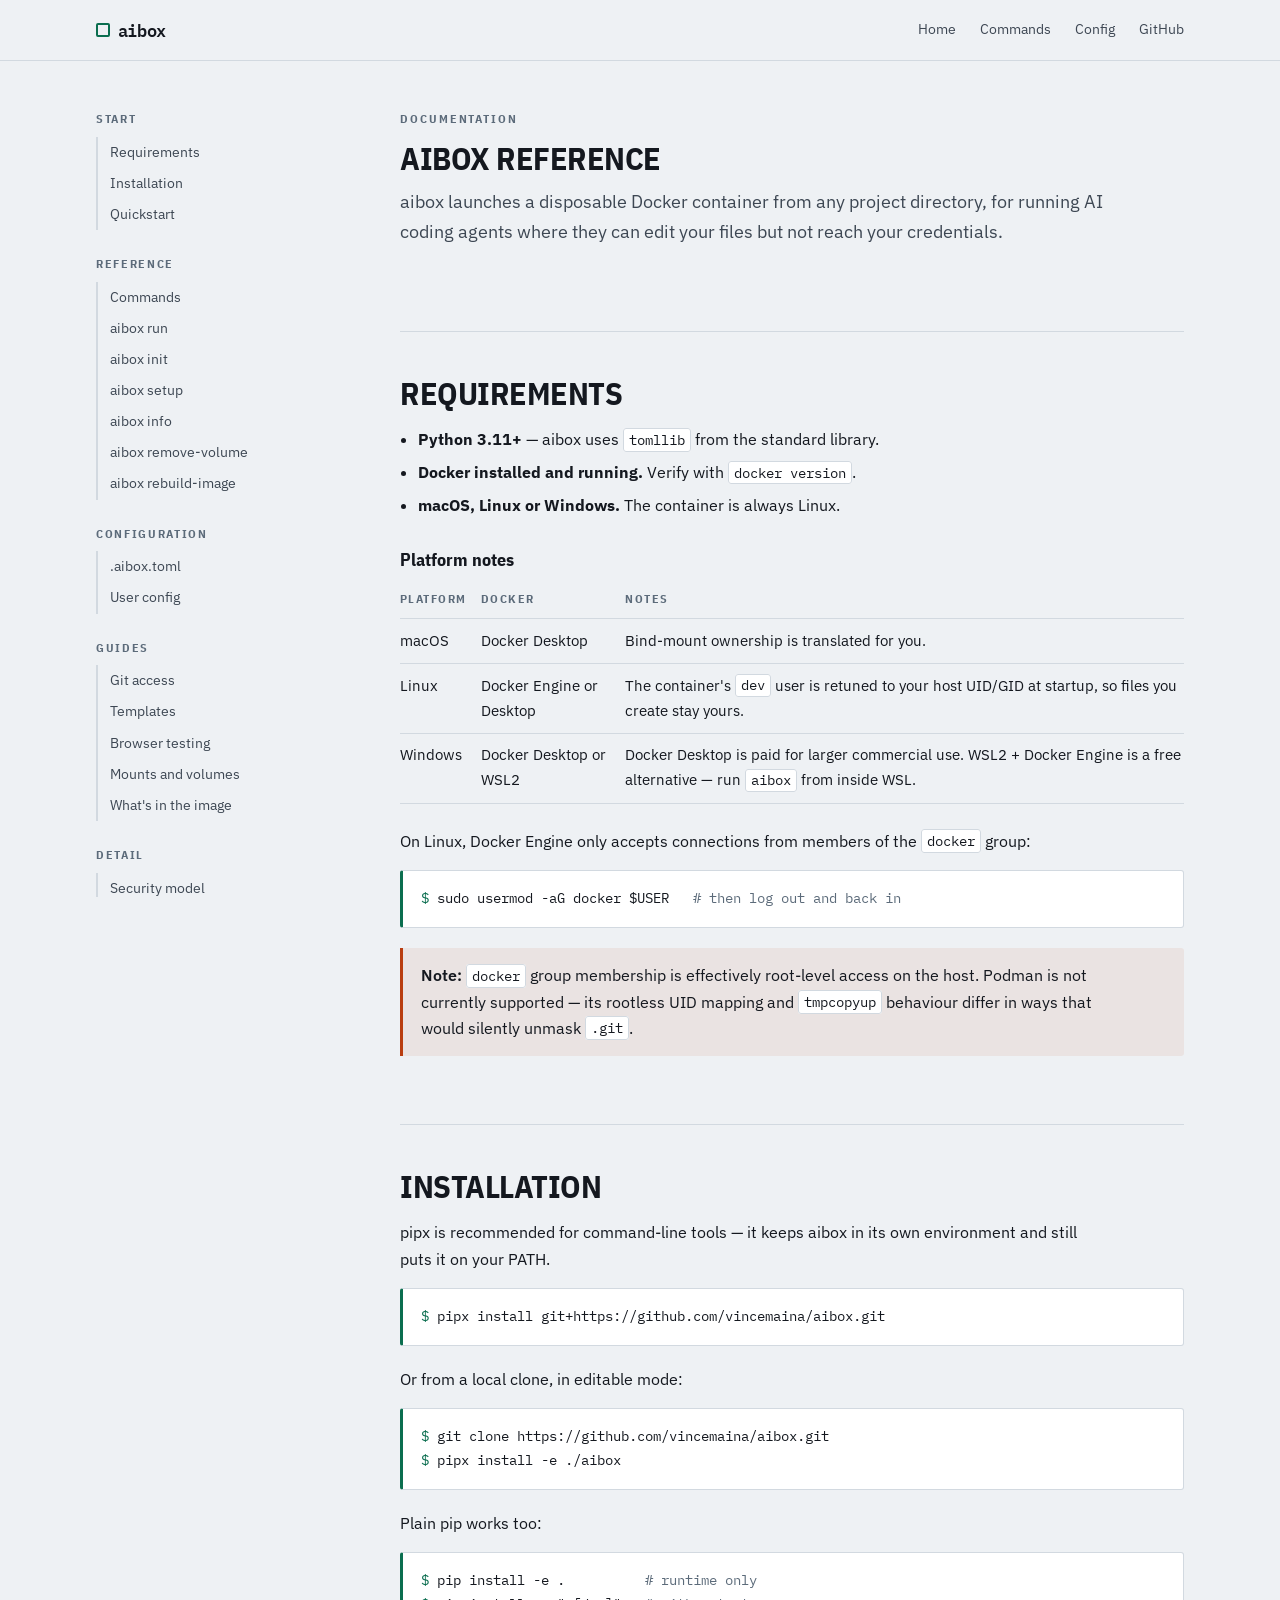
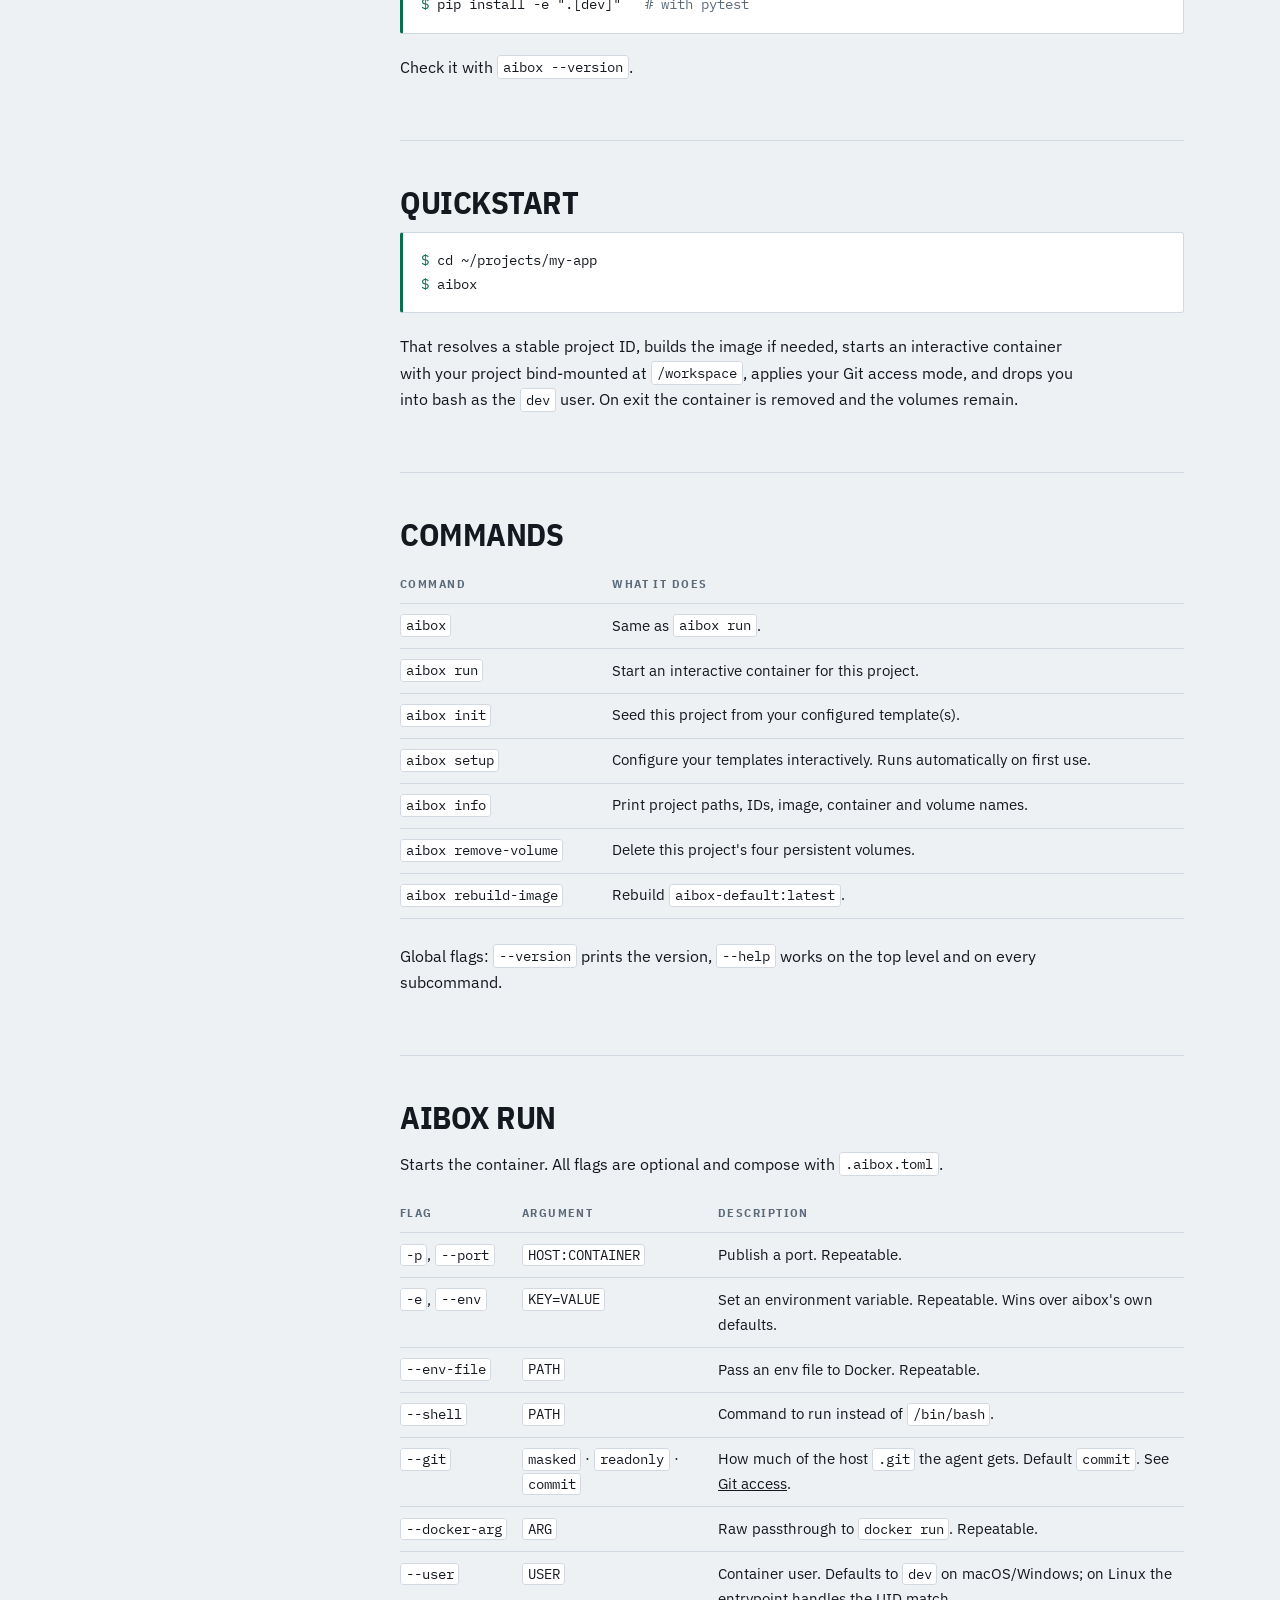
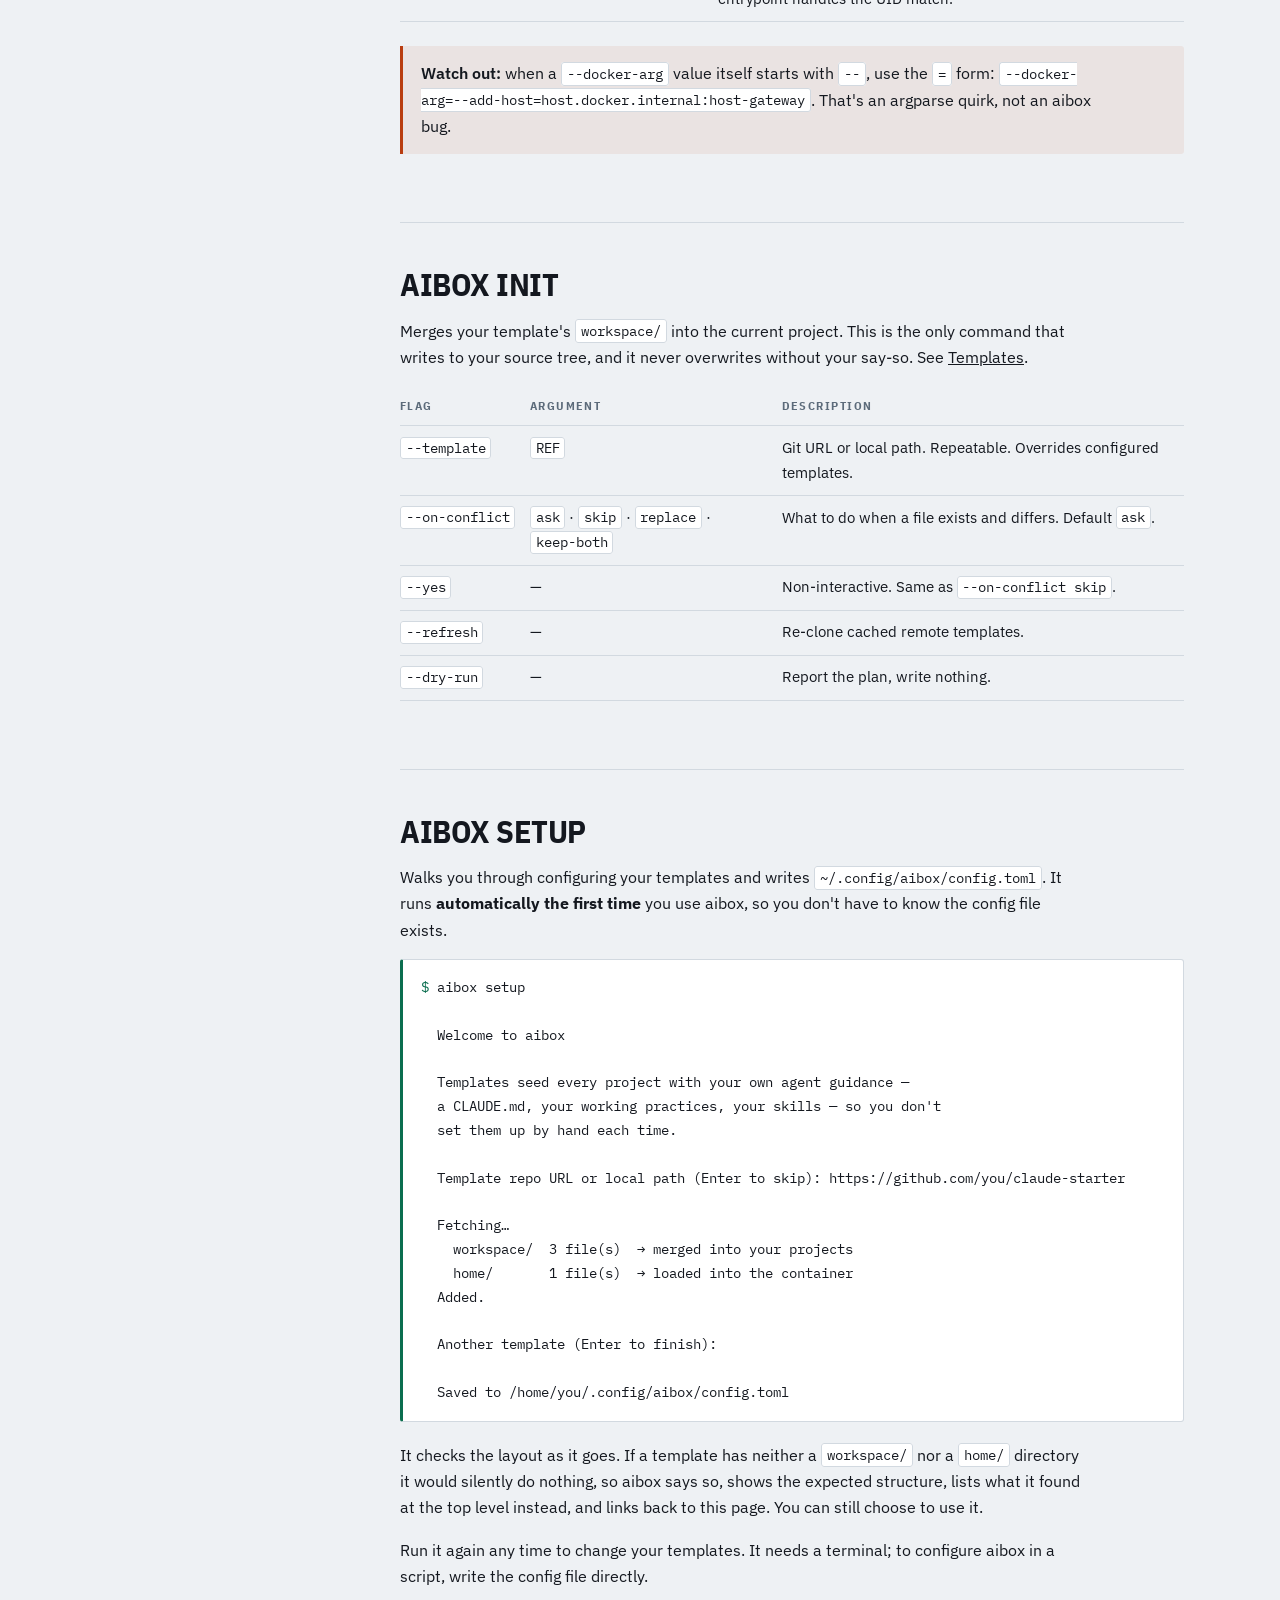
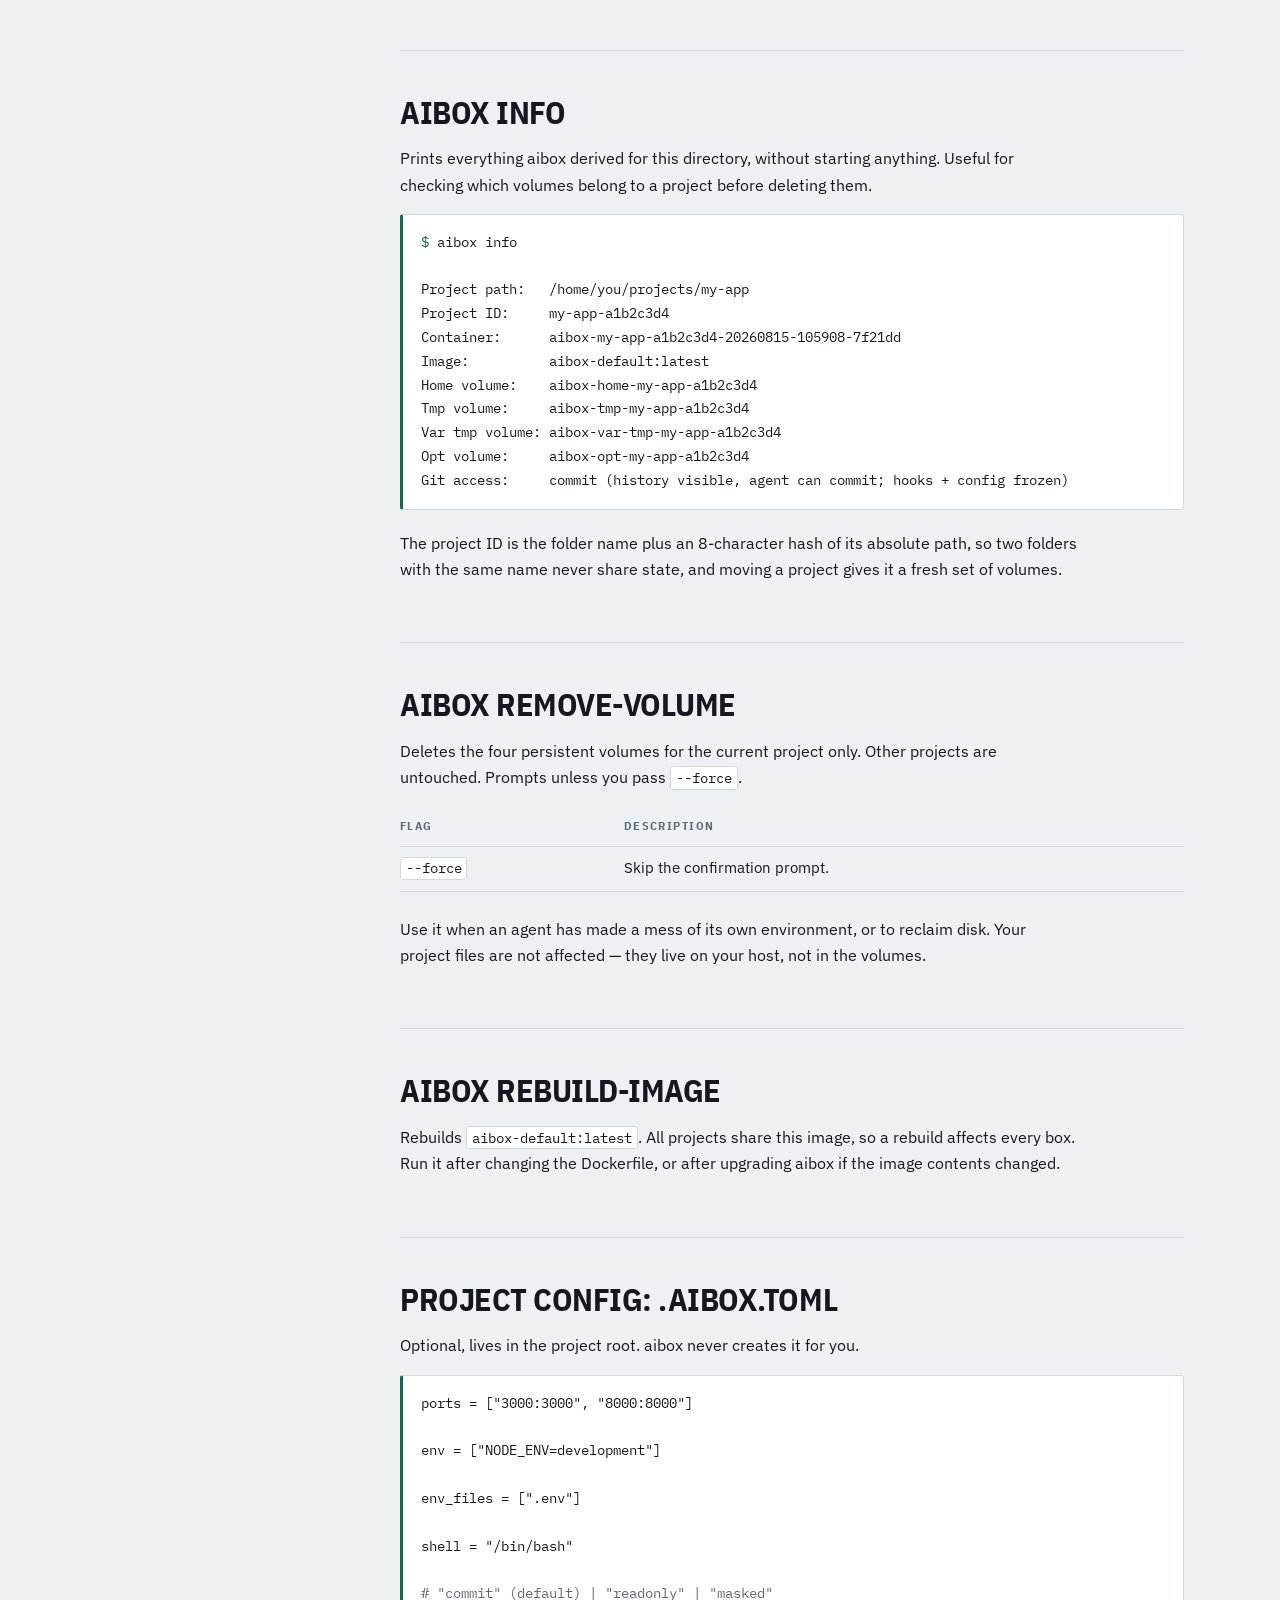
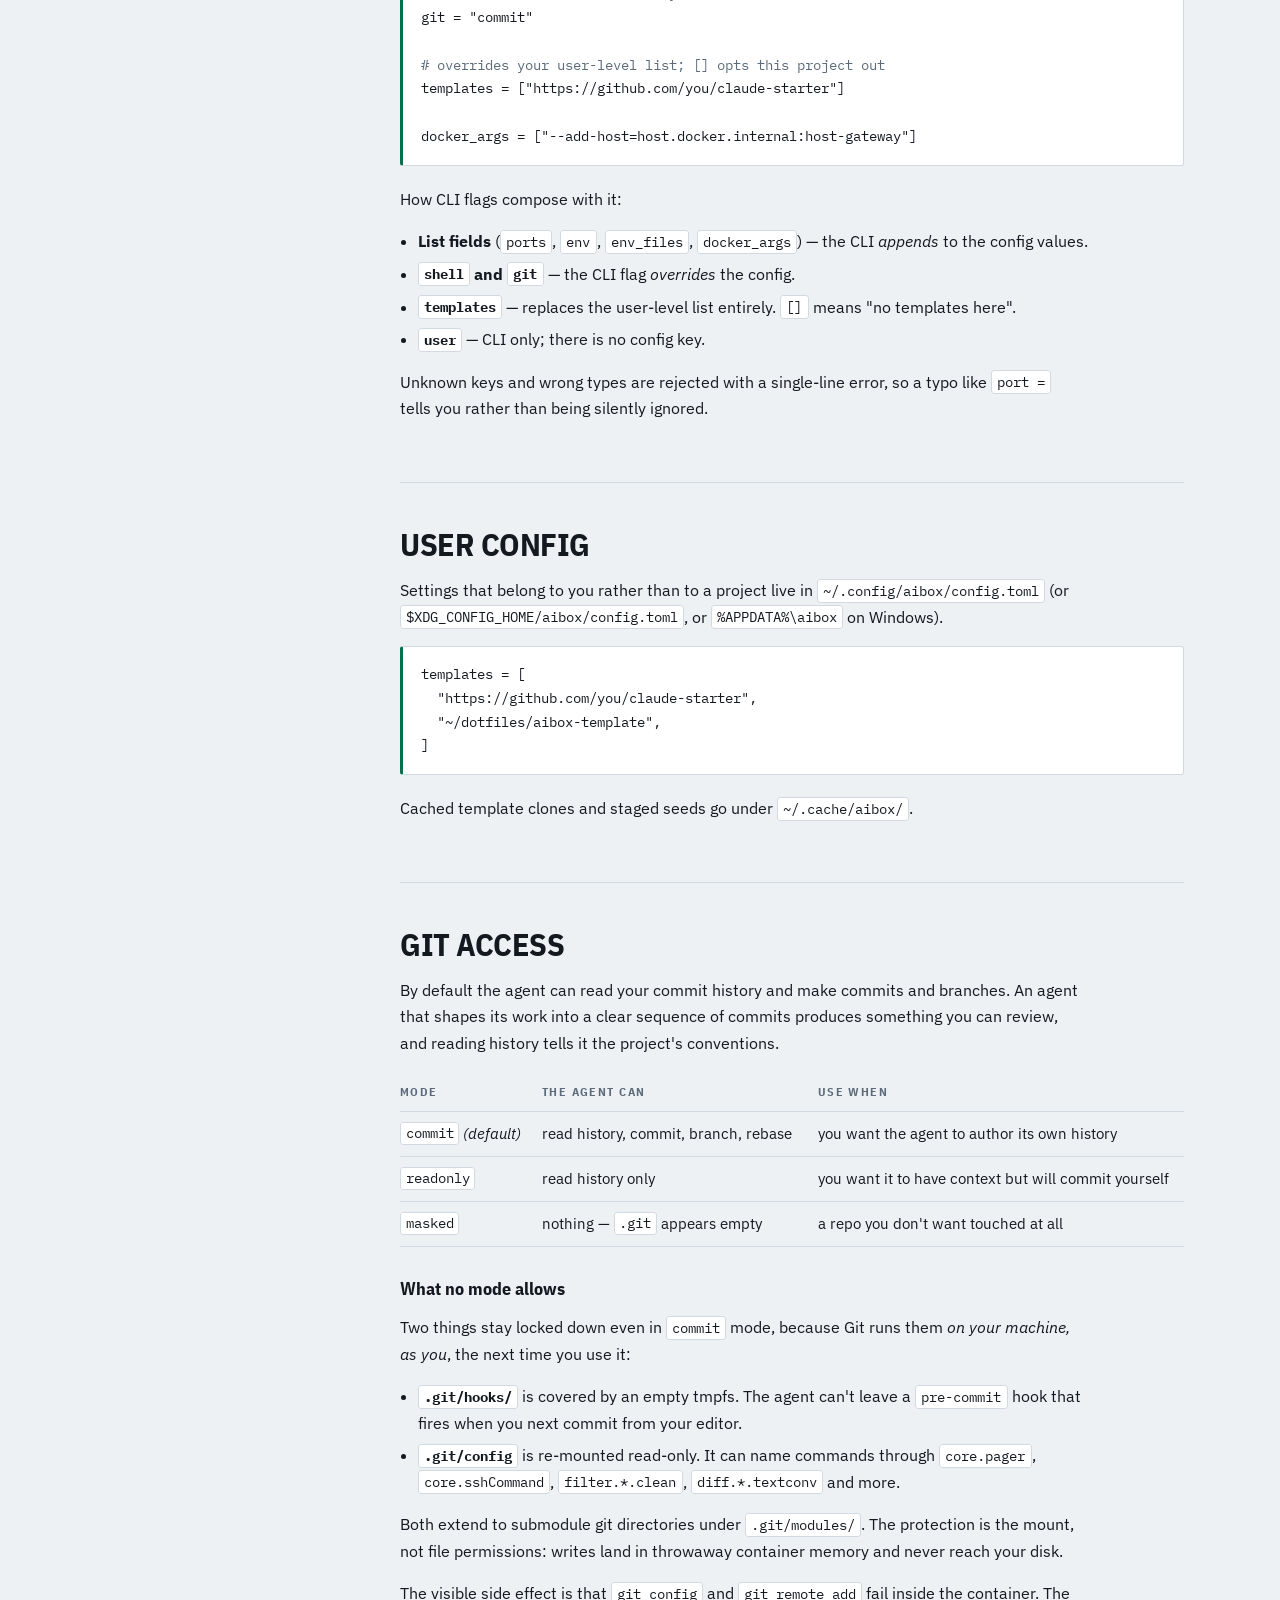
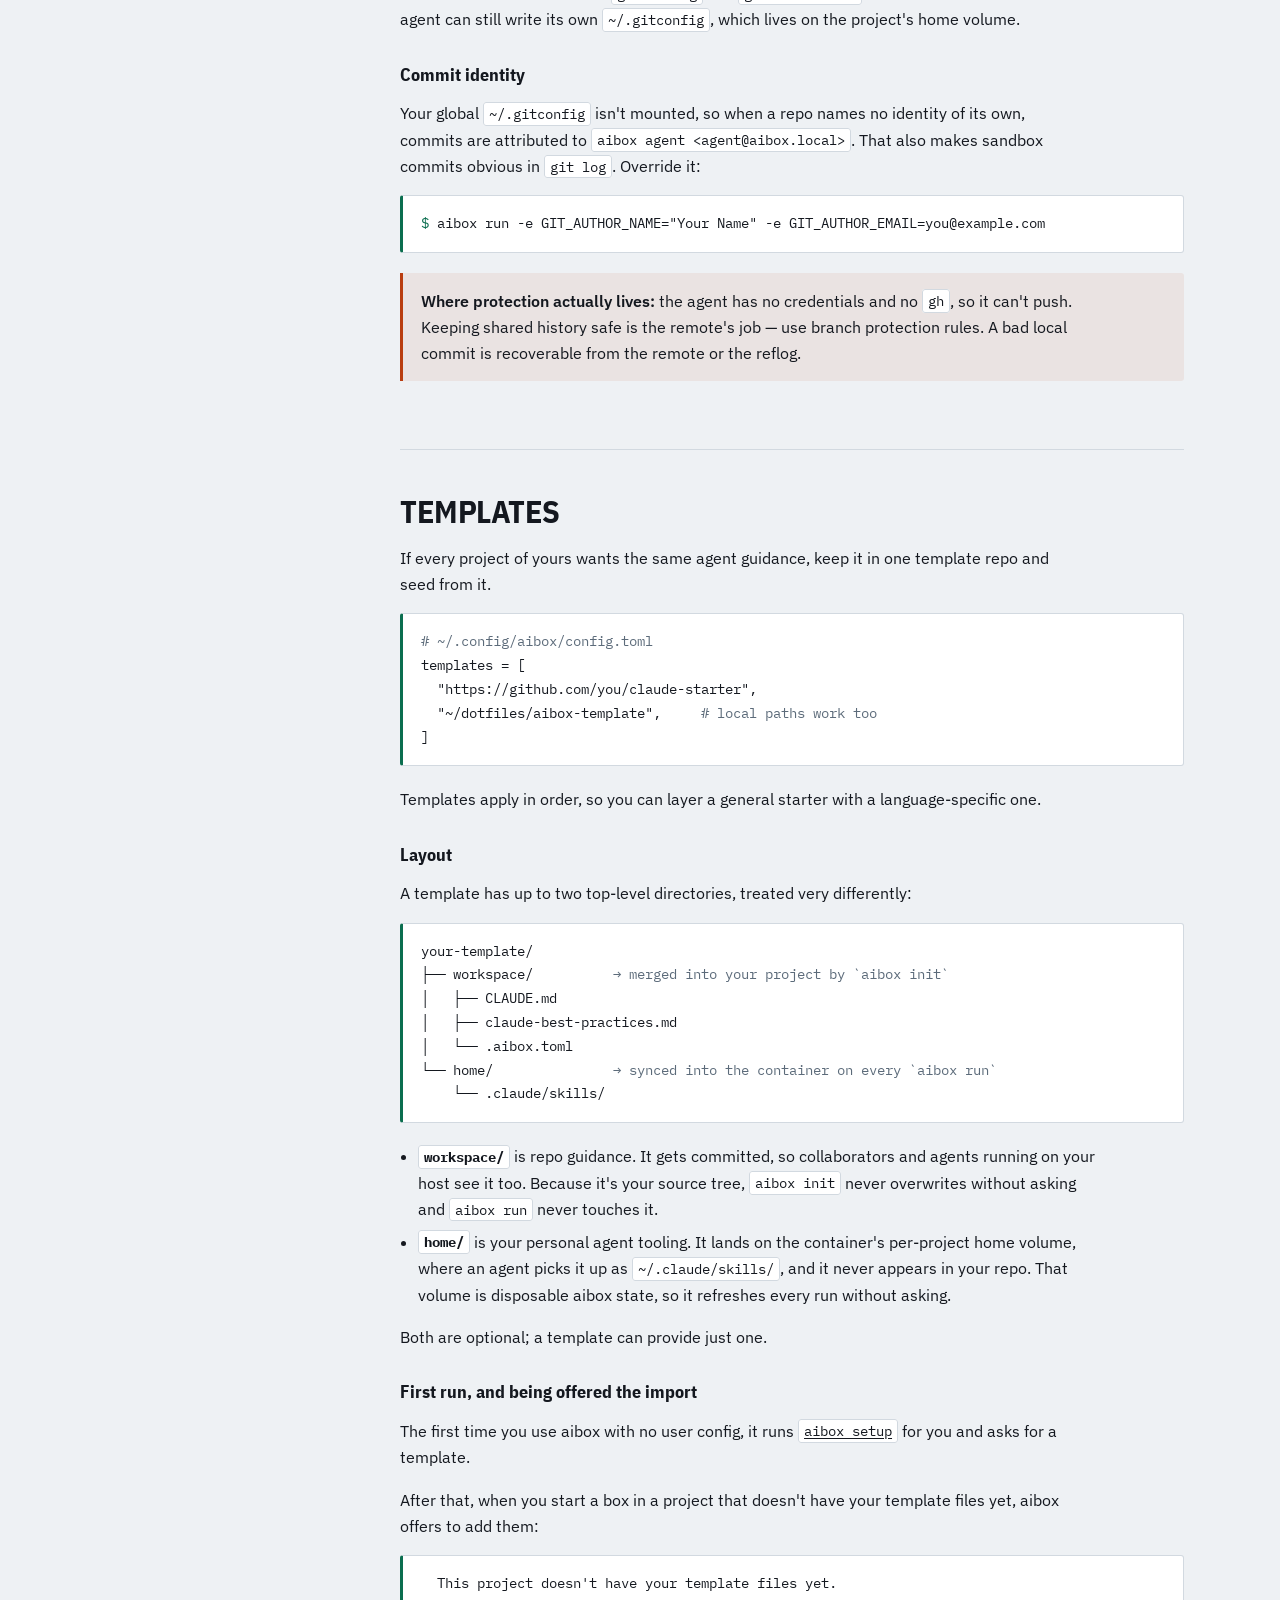
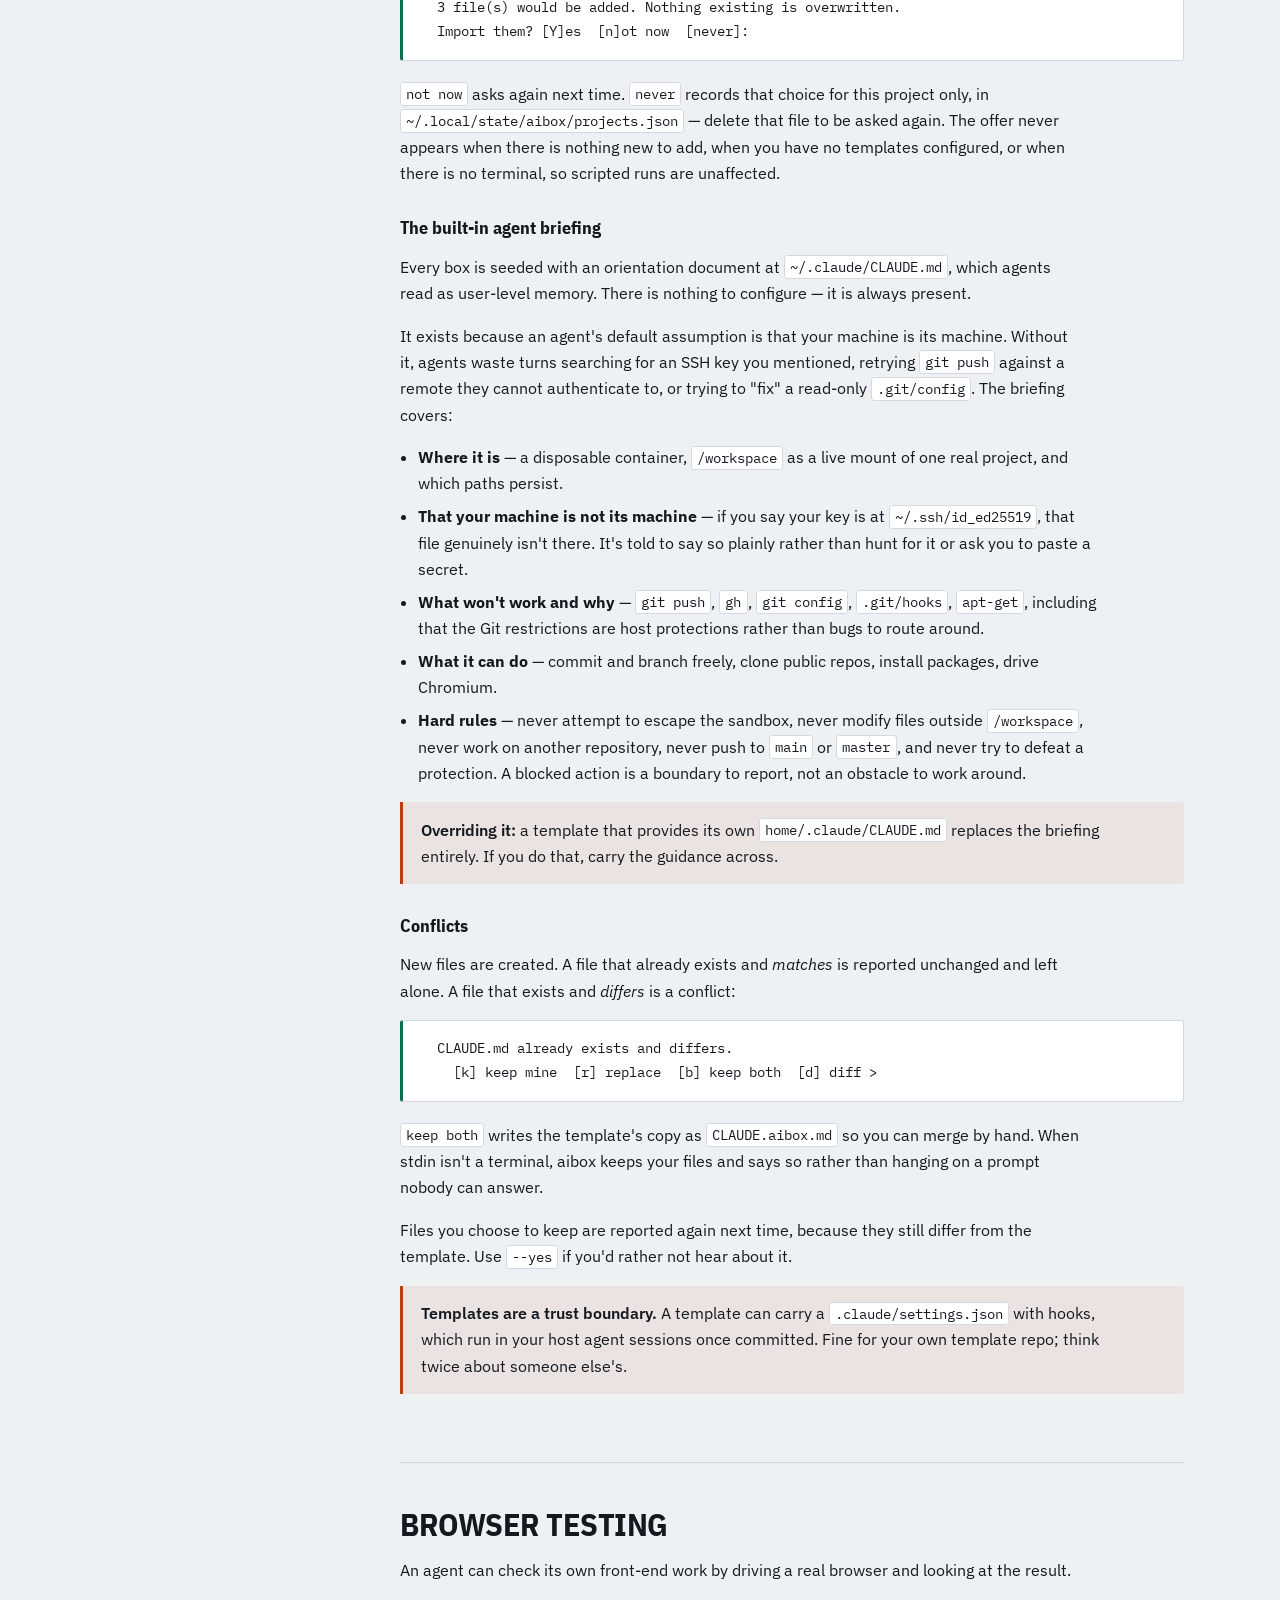
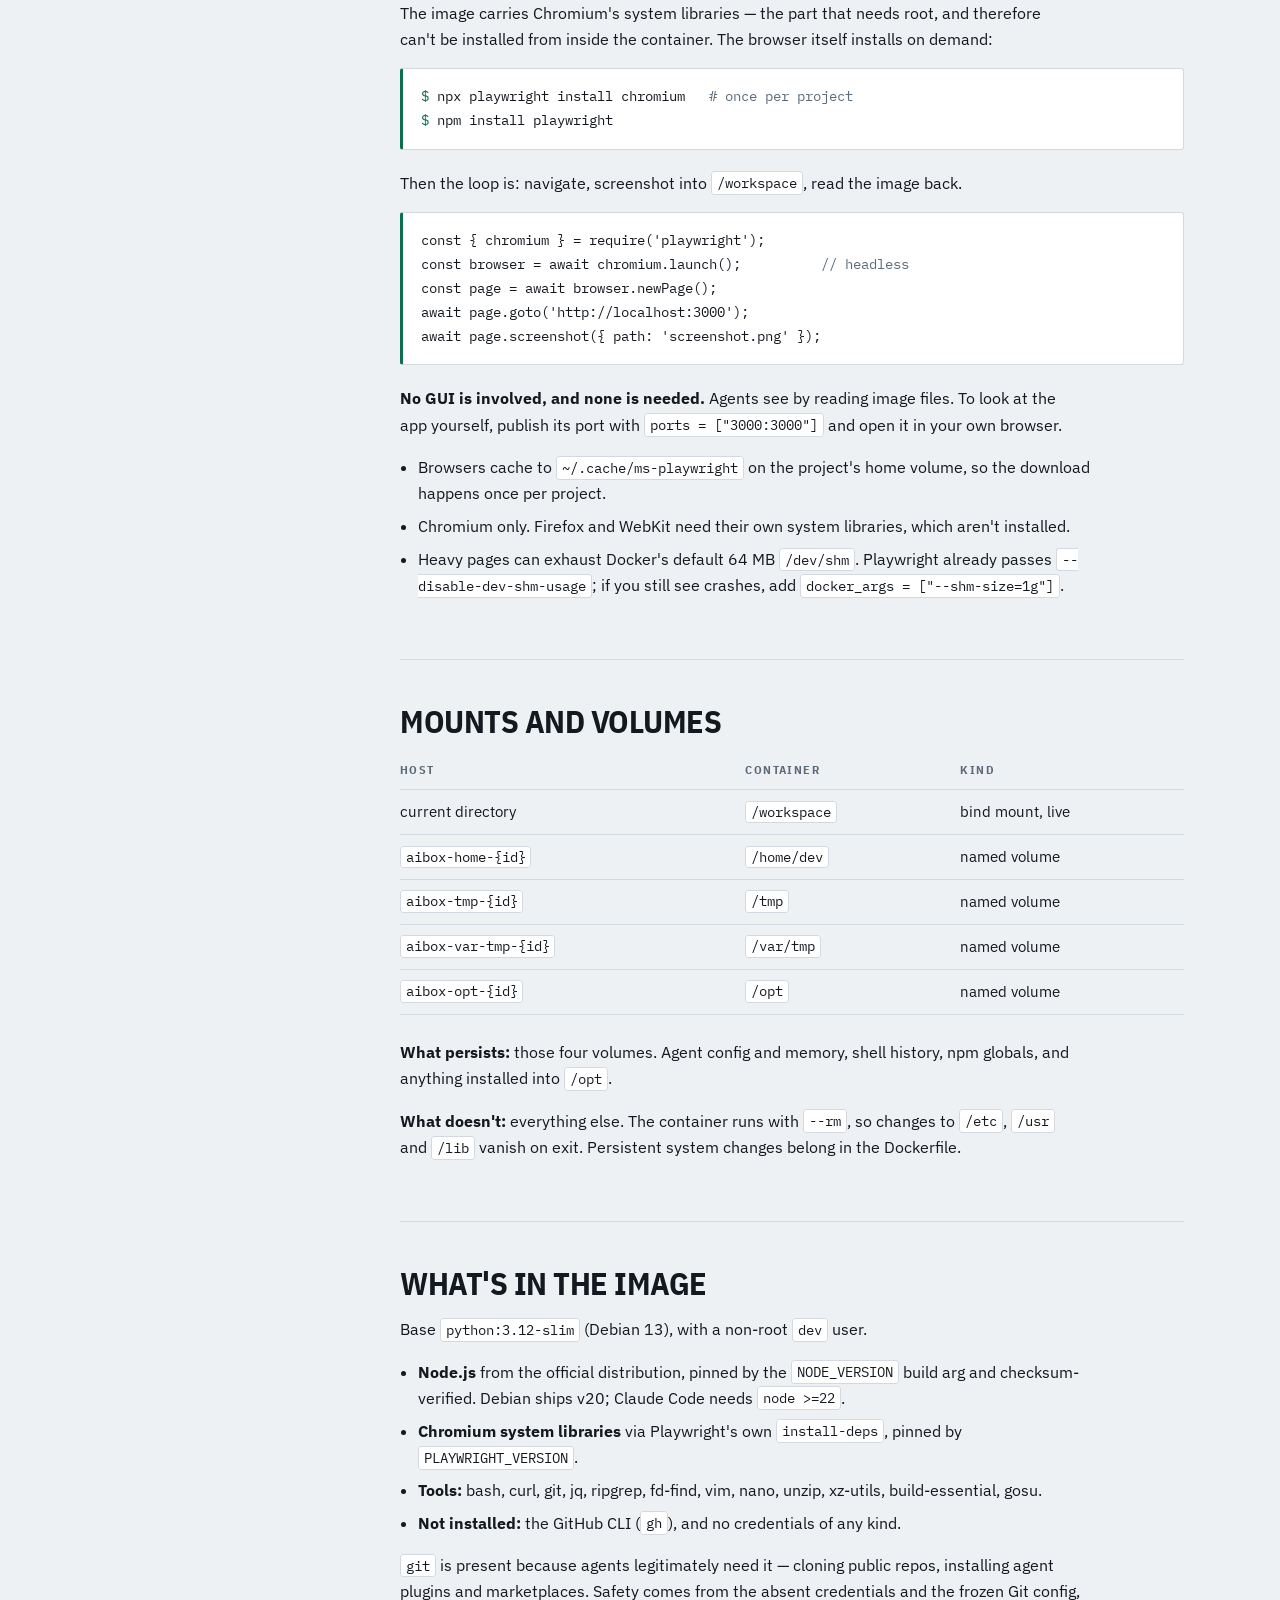
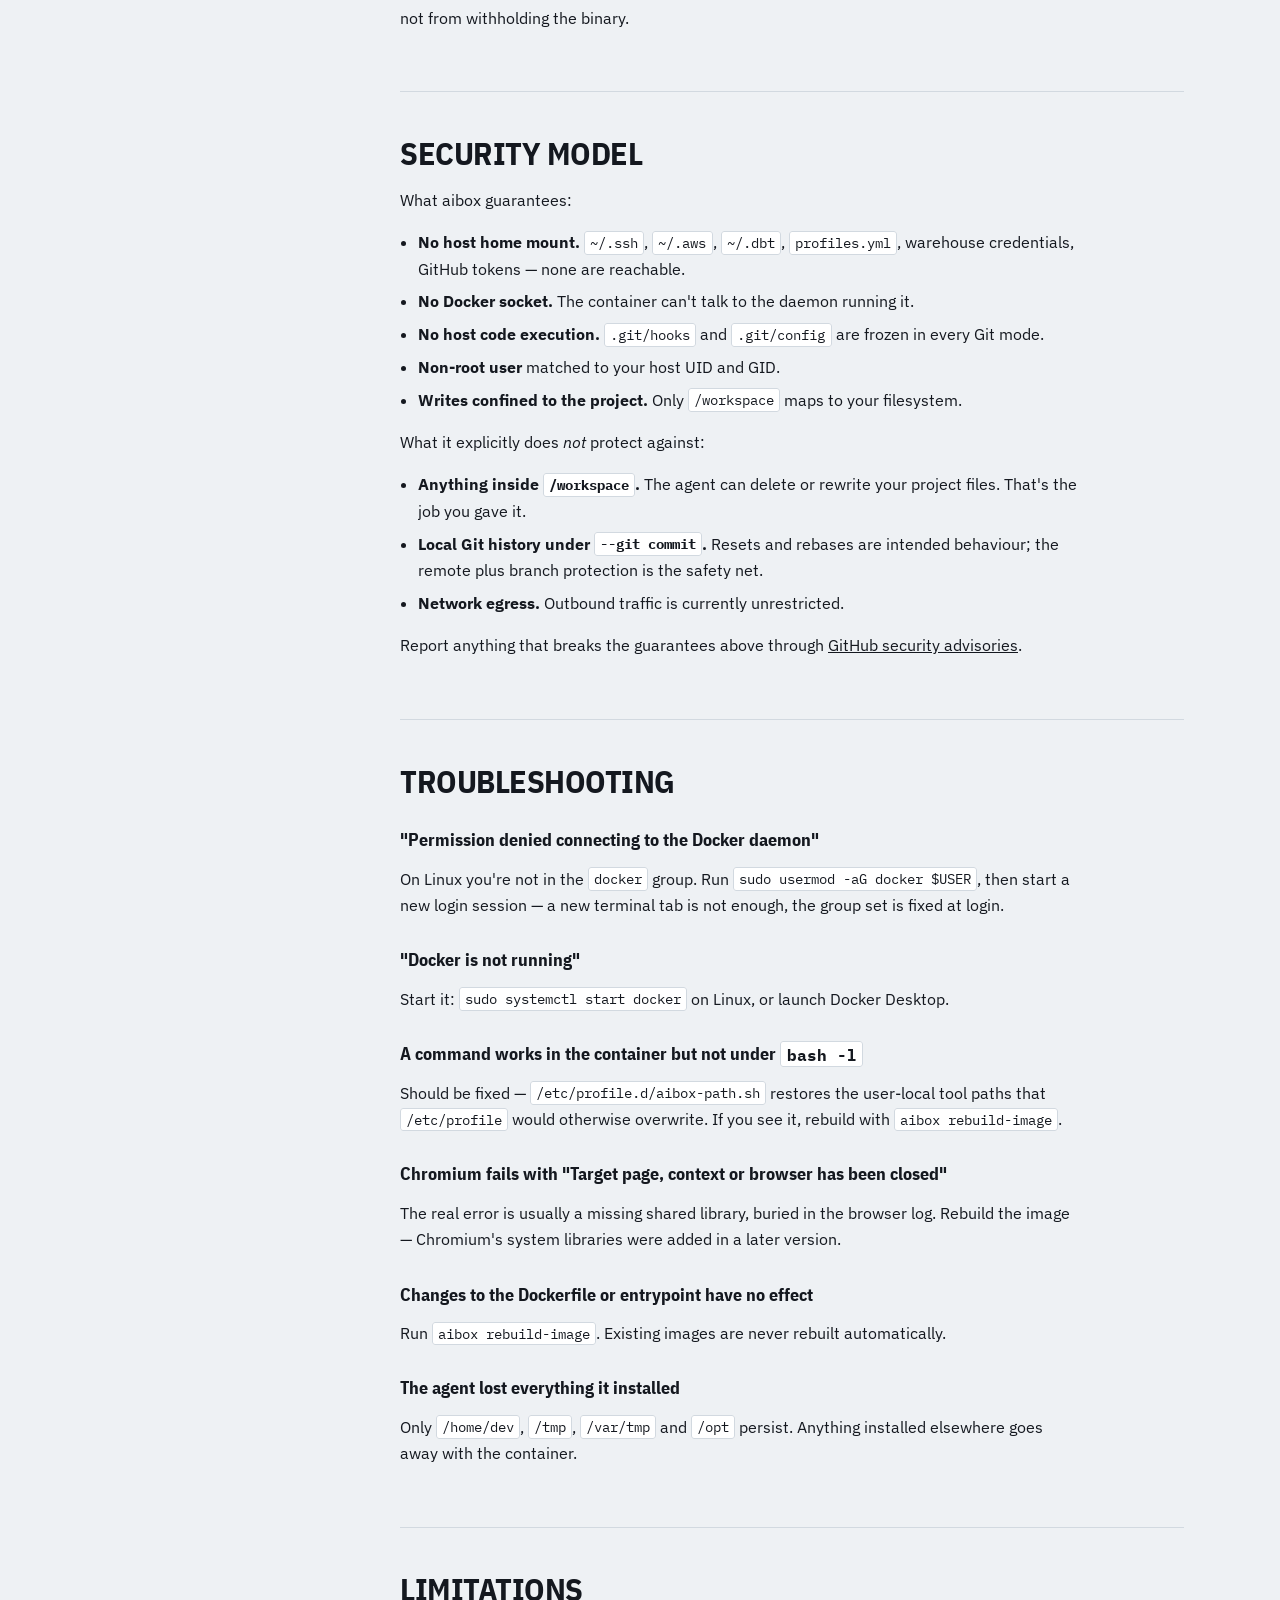
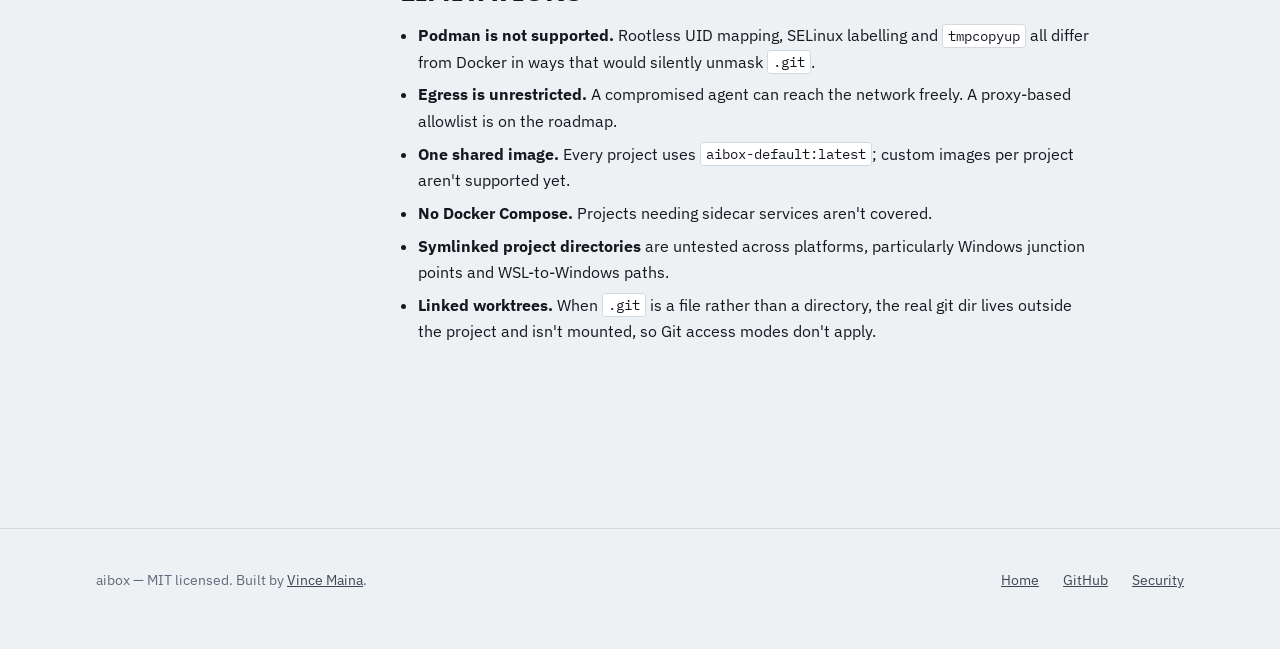
==== docs/documentation.html @ 30837837 "feat: add docs + fix browser + add template project" ====
<!doctype html>
<html lang="en">
<head>
<meta charset="utf-8">
<meta name="viewport" content="width=device-width, initial-scale=1">

<title>Documentation — aibox CLI reference, config and security model</title>
<meta name="description" content="Complete aibox reference: install, the run/init/info/remove-volume/rebuild-image commands and every flag, .aibox.toml and user config, Git access modes, templates, browser testing and troubleshooting.">
<link rel="canonical" href="https://vincemaina.github.io/aibox/documentation.html">

<meta property="og:type" content="article">
<meta property="og:site_name" content="aibox">
<meta property="og:title" content="aibox Documentation — CLI reference, configuration and security model">
<meta property="og:description" content="Every aibox command and flag, .aibox.toml and user-level config, Git access modes, templates and browser testing.">
<meta property="og:url" content="https://vincemaina.github.io/aibox/documentation.html">
<meta property="og:image" content="https://vincemaina.github.io/aibox/og-image.png">
<meta name="twitter:card" content="summary_large_image">
<meta name="twitter:title" content="aibox Documentation">
<meta name="twitter:description" content="Every aibox command and flag, configuration, Git access modes, templates and browser testing.">
<meta name="twitter:image" content="https://vincemaina.github.io/aibox/og-image.png">

<meta name="theme-color" content="#eef1f4" media="(prefers-color-scheme: light)">
<meta name="theme-color" content="#101419" media="(prefers-color-scheme: dark)">
<link rel="icon" href="data:image/svg+xml,<svg xmlns='http://www.w3.org/2000/svg' viewBox='0 0 32 32'><rect x='5' y='5' width='22' height='22' rx='4' fill='none' stroke='%230b6e4f' stroke-width='4'/></svg>">

<link rel="preconnect" href="https://fonts.googleapis.com">
<link rel="preconnect" href="https://fonts.gstatic.com" crossorigin>
<link href="https://fonts.googleapis.com/css2?family=IBM+Plex+Mono:wght@400;500;600&family=IBM+Plex+Sans+Condensed:wght@600;700&family=IBM+Plex+Sans:wght@400;500;600&display=swap" rel="stylesheet">
<link rel="stylesheet" href="style.css">

<script type="application/ld+json">
{
  "@context": "https://schema.org",
  "@type": "TechArticle",
  "headline": "aibox documentation",
  "description": "Reference documentation for the aibox CLI: commands, flags, configuration files, Git access modes, templates, browser testing and the security model.",
  "url": "https://vincemaina.github.io/aibox/documentation.html",
  "author": { "@type": "Person", "name": "Vince Maina" },
  "about": { "@type": "SoftwareApplication", "name": "aibox", "applicationCategory": "DeveloperApplication" }
}
</script>
</head>
<body>

<header class="masthead">
  <div class="wrap masthead__inner">
    <a class="wordmark" href="./">aibox</a>
    <nav>
      <a href="./">Home</a>
      <a href="#commands">Commands</a>
      <a href="#config">Config</a>
      <a href="https://github.com/vincemaina/aibox">GitHub</a>
    </nav>
  </div>
</header>

<div class="wrap docs">

  <aside class="toc">
    <nav aria-label="Documentation sections">
      <strong>Start</strong>
      <a href="#requirements">Requirements</a>
      <a href="#install">Installation</a>
      <a href="#quickstart">Quickstart</a>
      <strong>Reference</strong>
      <a href="#commands">Commands</a>
      <a href="#run">aibox run</a>
      <a href="#init">aibox init</a>
      <a href="#setup">aibox setup</a>
      <a href="#info">aibox info</a>
      <a href="#remove-volume">aibox remove-volume</a>
      <a href="#rebuild-image">aibox rebuild-image</a>
      <strong>Configuration</strong>
      <a href="#config">.aibox.toml</a>
      <a href="#user-config">User config</a>
      <strong>Guides</strong>
      <a href="#git">Git access</a>
      <a href="#templates">Templates</a>
      <a href="#browser">Browser testing</a>
      <a href="#mounts">Mounts and volumes</a>
      <a href="#image">What's in the image</a>
      <strong>Detail</strong>
      <a href="#security">Security model</a>
      <a href="#troubleshooting">Troubleshooting</a>
      <a href="#limitations">Limitations</a>
    </nav>
  </aside>

  <article>

    <section id="top">
      <p class="eyebrow">Documentation</p>
      <h2>aibox reference</h2>
      <p class="lede">aibox launches a disposable Docker container from any project directory, for running AI coding agents where they can edit your files but not reach your credentials.</p>
    </section>

    <section id="requirements">
      <h2>Requirements</h2>
      <ul>
        <li><strong>Python 3.11+</strong> — aibox uses <code>tomllib</code> from the standard library.</li>
        <li><strong>Docker installed and running.</strong> Verify with <code>docker version</code>.</li>
        <li><strong>macOS, Linux or Windows.</strong> The container is always Linux.</li>
      </ul>

      <h3>Platform notes</h3>
      <div class="table-scroll">
      <table>
        <thead><tr><th>Platform</th><th>Docker</th><th>Notes</th></tr></thead>
        <tbody>
          <tr><td>macOS</td><td>Docker Desktop</td><td>Bind-mount ownership is translated for you.</td></tr>
          <tr><td>Linux</td><td>Docker Engine or Desktop</td><td>The container's <code>dev</code> user is retuned to your host UID/GID at startup, so files you create stay yours.</td></tr>
          <tr><td>Windows</td><td>Docker Desktop or WSL2</td><td>Docker Desktop is paid for larger commercial use. WSL2 + Docker Engine is a free alternative — run <code>aibox</code> from inside WSL.</td></tr>
        </tbody>
      </table>
      </div>

      <p>On Linux, Docker Engine only accepts connections from members of the <code>docker</code> group:</p>
<pre><code><span class="p">$</span> sudo usermod -aG docker $USER   <span class="c"># then log out and back in</span></code></pre>
      <div class="note"><p><strong>Note:</strong> <code>docker</code> group membership is effectively root-level access on the host. Podman is not currently supported — its rootless UID mapping and <code>tmpcopyup</code> behaviour differ in ways that would silently unmask <code>.git</code>.</p></div>
    </section>

    <section id="install">
      <h2>Installation</h2>
      <p>pipx is recommended for command-line tools — it keeps aibox in its own environment and still puts it on your PATH.</p>
<pre><code><span class="p">$</span> pipx install git+https://github.com/vincemaina/aibox.git</code></pre>
      <p>Or from a local clone, in editable mode:</p>
<pre><code><span class="p">$</span> git clone https://github.com/vincemaina/aibox.git
<span class="p">$</span> pipx install -e ./aibox</code></pre>
      <p>Plain pip works too:</p>
<pre><code><span class="p">$</span> pip install -e .          <span class="c"># runtime only</span>
<span class="p">$</span> pip install -e ".[dev]"   <span class="c"># with pytest</span></code></pre>
      <p>Check it with <code>aibox --version</code>.</p>
    </section>

    <section id="quickstart">
      <h2>Quickstart</h2>
<pre><code><span class="p">$</span> cd ~/projects/my-app
<span class="p">$</span> aibox</code></pre>
      <p>That resolves a stable project ID, builds the image if needed, starts an interactive container with your project bind-mounted at <code>/workspace</code>, applies your Git access mode, and drops you into bash as the <code>dev</code> user. On exit the container is removed and the volumes remain.</p>
    </section>

    <section id="commands">
      <h2>Commands</h2>
      <div class="table-scroll">
      <table>
        <thead><tr><th>Command</th><th>What it does</th></tr></thead>
        <tbody>
          <tr><td><code>aibox</code></td><td>Same as <code>aibox run</code>.</td></tr>
          <tr><td><code>aibox run</code></td><td>Start an interactive container for this project.</td></tr>
          <tr><td><code>aibox init</code></td><td>Seed this project from your configured template(s).</td></tr>
          <tr><td><code>aibox setup</code></td><td>Configure your templates interactively. Runs automatically on first use.</td></tr>
          <tr><td><code>aibox info</code></td><td>Print project paths, IDs, image, container and volume names.</td></tr>
          <tr><td><code>aibox remove-volume</code></td><td>Delete this project's four persistent volumes.</td></tr>
          <tr><td><code>aibox rebuild-image</code></td><td>Rebuild <code>aibox-default:latest</code>.</td></tr>
        </tbody>
      </table>
      </div>
      <p>Global flags: <code>--version</code> prints the version, <code>--help</code> works on the top level and on every subcommand.</p>
    </section>

    <section id="run">
      <h2>aibox run</h2>
      <p>Starts the container. All flags are optional and compose with <code>.aibox.toml</code>.</p>
      <div class="table-scroll">
      <table>
        <thead><tr><th>Flag</th><th>Argument</th><th>Description</th></tr></thead>
        <tbody>
          <tr><td><code>-p</code>, <code>--port</code></td><td><code>HOST:CONTAINER</code></td><td>Publish a port. Repeatable.</td></tr>
          <tr><td><code>-e</code>, <code>--env</code></td><td><code>KEY=VALUE</code></td><td>Set an environment variable. Repeatable. Wins over aibox's own defaults.</td></tr>
          <tr><td><code>--env-file</code></td><td><code>PATH</code></td><td>Pass an env file to Docker. Repeatable.</td></tr>
          <tr><td><code>--shell</code></td><td><code>PATH</code></td><td>Command to run instead of <code>/bin/bash</code>.</td></tr>
          <tr><td><code>--git</code></td><td><code>masked</code> · <code>readonly</code> · <code>commit</code></td><td>How much of the host <code>.git</code> the agent gets. Default <code>commit</code>. See <a href="#git">Git access</a>.</td></tr>
          <tr><td><code>--docker-arg</code></td><td><code>ARG</code></td><td>Raw passthrough to <code>docker run</code>. Repeatable.</td></tr>
          <tr><td><code>--user</code></td><td><code>USER</code></td><td>Container user. Defaults to <code>dev</code> on macOS/Windows; on Linux the entrypoint handles the UID match.</td></tr>
        </tbody>
      </table>
      </div>
      <div class="note"><p><strong>Watch out:</strong> when a <code>--docker-arg</code> value itself starts with <code>--</code>, use the <code>=</code> form: <code>--docker-arg=--add-host=host.docker.internal:host-gateway</code>. That's an argparse quirk, not an aibox bug.</p></div>
    </section>

    <section id="init">
      <h2>aibox init</h2>
      <p>Merges your template's <code>workspace/</code> into the current project. This is the only command that writes to your source tree, and it never overwrites without your say-so. See <a href="#templates">Templates</a>.</p>
      <div class="table-scroll">
      <table>
        <thead><tr><th>Flag</th><th>Argument</th><th>Description</th></tr></thead>
        <tbody>
          <tr><td><code>--template</code></td><td><code>REF</code></td><td>Git URL or local path. Repeatable. Overrides configured templates.</td></tr>
          <tr><td><code>--on-conflict</code></td><td><code>ask</code> · <code>skip</code> · <code>replace</code> · <code>keep-both</code></td><td>What to do when a file exists and differs. Default <code>ask</code>.</td></tr>
          <tr><td><code>--yes</code></td><td>—</td><td>Non-interactive. Same as <code>--on-conflict skip</code>.</td></tr>
          <tr><td><code>--refresh</code></td><td>—</td><td>Re-clone cached remote templates.</td></tr>
          <tr><td><code>--dry-run</code></td><td>—</td><td>Report the plan, write nothing.</td></tr>
        </tbody>
      </table>
      </div>
    </section>

    <section id="setup">
      <h2>aibox setup</h2>
      <p>Walks you through configuring your templates and writes <code>~/.config/aibox/config.toml</code>. It runs <strong>automatically the first time</strong> you use aibox, so you don't have to know the config file exists.</p>
<pre><code><span class="p">$</span> aibox setup

  Welcome to aibox

  Templates seed every project with your own agent guidance —
  a CLAUDE.md, your working practices, your skills — so you don't
  set them up by hand each time.

  Template repo URL or local path (Enter to skip): https://github.com/you/claude-starter

  Fetching…
    workspace/  3 file(s)  → merged into your projects
    home/       1 file(s)  → loaded into the container
  Added.

  Another template (Enter to finish):

  Saved to /home/you/.config/aibox/config.toml</code></pre>
      <p>It checks the layout as it goes. If a template has neither a <code>workspace/</code> nor a <code>home/</code> directory it would silently do nothing, so aibox says so, shows the expected structure, lists what it found at the top level instead, and links back to this page. You can still choose to use it.</p>
      <p>Run it again any time to change your templates. It needs a terminal; to configure aibox in a script, write the config file directly.</p>
    </section>

    <section id="info">
      <h2>aibox info</h2>
      <p>Prints everything aibox derived for this directory, without starting anything. Useful for checking which volumes belong to a project before deleting them.</p>
<pre><code><span class="p">$</span> aibox info

Project path:   /home/you/projects/my-app
Project ID:     my-app-a1b2c3d4
Container:      aibox-my-app-a1b2c3d4-20260815-105908-7f21dd
Image:          aibox-default:latest
Home volume:    aibox-home-my-app-a1b2c3d4
Tmp volume:     aibox-tmp-my-app-a1b2c3d4
Var tmp volume: aibox-var-tmp-my-app-a1b2c3d4
Opt volume:     aibox-opt-my-app-a1b2c3d4
Git access:     commit (history visible, agent can commit; hooks + config frozen)</code></pre>
      <p>The project ID is the folder name plus an 8-character hash of its absolute path, so two folders with the same name never share state, and moving a project gives it a fresh set of volumes.</p>
    </section>

    <section id="remove-volume">
      <h2>aibox remove-volume</h2>
      <p>Deletes the four persistent volumes for the current project only. Other projects are untouched. Prompts unless you pass <code>--force</code>.</p>
      <div class="table-scroll">
      <table>
        <thead><tr><th>Flag</th><th>Description</th></tr></thead>
        <tbody><tr><td><code>--force</code></td><td>Skip the confirmation prompt.</td></tr></tbody>
      </table>
      </div>
      <p>Use it when an agent has made a mess of its own environment, or to reclaim disk. Your project files are not affected — they live on your host, not in the volumes.</p>
    </section>

    <section id="rebuild-image">
      <h2>aibox rebuild-image</h2>
      <p>Rebuilds <code>aibox-default:latest</code>. All projects share this image, so a rebuild affects every box. Run it after changing the Dockerfile, or after upgrading aibox if the image contents changed.</p>
    </section>

    <section id="config">
      <h2>Project config: .aibox.toml</h2>
      <p>Optional, lives in the project root. aibox never creates it for you.</p>
<pre><code>ports = ["3000:3000", "8000:8000"]

env = ["NODE_ENV=development"]

env_files = [".env"]

shell = "/bin/bash"

<span class="c"># "commit" (default) | "readonly" | "masked"</span>
git = "commit"

<span class="c"># overrides your user-level list; [] opts this project out</span>
templates = ["https://github.com/you/claude-starter"]

docker_args = ["--add-host=host.docker.internal:host-gateway"]</code></pre>
      <p>How CLI flags compose with it:</p>
      <ul>
        <li><strong>List fields</strong> (<code>ports</code>, <code>env</code>, <code>env_files</code>, <code>docker_args</code>) — the CLI <em>appends</em> to the config values.</li>
        <li><strong><code>shell</code> and <code>git</code></strong> — the CLI flag <em>overrides</em> the config.</li>
        <li><strong><code>templates</code></strong> — replaces the user-level list entirely. <code>[]</code> means "no templates here".</li>
        <li><strong><code>user</code></strong> — CLI only; there is no config key.</li>
      </ul>
      <p>Unknown keys and wrong types are rejected with a single-line error, so a typo like <code>port =</code> tells you rather than being silently ignored.</p>
    </section>

    <section id="user-config">
      <h2>User config</h2>
      <p>Settings that belong to you rather than to a project live in <code>~/.config/aibox/config.toml</code> (or <code>$XDG_CONFIG_HOME/aibox/config.toml</code>, or <code>%APPDATA%\aibox</code> on Windows).</p>
<pre><code>templates = [
  "https://github.com/you/claude-starter",
  "~/dotfiles/aibox-template",
]</code></pre>
      <p>Cached template clones and staged seeds go under <code>~/.cache/aibox/</code>.</p>
    </section>

    <section id="git">
      <h2>Git access</h2>
      <p>By default the agent can read your commit history and make commits and branches. An agent that shapes its work into a clear sequence of commits produces something you can review, and reading history tells it the project's conventions.</p>
      <div class="table-scroll">
      <table>
        <thead><tr><th>Mode</th><th>The agent can</th><th>Use when</th></tr></thead>
        <tbody>
          <tr><td><code>commit</code> <em>(default)</em></td><td>read history, commit, branch, rebase</td><td>you want the agent to author its own history</td></tr>
          <tr><td><code>readonly</code></td><td>read history only</td><td>you want it to have context but will commit yourself</td></tr>
          <tr><td><code>masked</code></td><td>nothing — <code>.git</code> appears empty</td><td>a repo you don't want touched at all</td></tr>
        </tbody>
      </table>
      </div>

      <h3>What no mode allows</h3>
      <p>Two things stay locked down even in <code>commit</code> mode, because Git runs them <em>on your machine, as you</em>, the next time you use it:</p>
      <ul>
        <li><strong><code>.git/hooks/</code></strong> is covered by an empty tmpfs. The agent can't leave a <code>pre-commit</code> hook that fires when you next commit from your editor.</li>
        <li><strong><code>.git/config</code></strong> is re-mounted read-only. It can name commands through <code>core.pager</code>, <code>core.sshCommand</code>, <code>filter.*.clean</code>, <code>diff.*.textconv</code> and more.</li>
      </ul>
      <p>Both extend to submodule git directories under <code>.git/modules/</code>. The protection is the mount, not file permissions: writes land in throwaway container memory and never reach your disk.</p>
      <p>The visible side effect is that <code>git config</code> and <code>git remote add</code> fail inside the container. The agent can still write its own <code>~/.gitconfig</code>, which lives on the project's home volume.</p>

      <h3>Commit identity</h3>
      <p>Your global <code>~/.gitconfig</code> isn't mounted, so when a repo names no identity of its own, commits are attributed to <code>aibox agent &lt;agent@aibox.local&gt;</code>. That also makes sandbox commits obvious in <code>git log</code>. Override it:</p>
<pre><code><span class="p">$</span> aibox run -e GIT_AUTHOR_NAME="Your Name" -e GIT_AUTHOR_EMAIL=you@example.com</code></pre>
      <div class="note"><p><strong>Where protection actually lives:</strong> the agent has no credentials and no <code>gh</code>, so it can't push. Keeping shared history safe is the remote's job — use branch protection rules. A bad local commit is recoverable from the remote or the reflog.</p></div>
    </section>

    <section id="templates">
      <h2>Templates</h2>
      <p>If every project of yours wants the same agent guidance, keep it in one template repo and seed from it.</p>
<pre><code><span class="c"># ~/.config/aibox/config.toml</span>
templates = [
  "https://github.com/you/claude-starter",
  "~/dotfiles/aibox-template",     <span class="c"># local paths work too</span>
]</code></pre>
      <p>Templates apply in order, so you can layer a general starter with a language-specific one.</p>

      <h3>Layout</h3>
      <p>A template has up to two top-level directories, treated very differently:</p>
<pre><code>your-template/
├── workspace/          <span class="c">→ merged into your project by `aibox init`</span>
│   ├── CLAUDE.md
│   ├── claude-best-practices.md
│   └── .aibox.toml
└── home/               <span class="c">→ synced into the container on every `aibox run`</span>
    └── .claude/skills/</code></pre>
      <ul>
        <li><strong><code>workspace/</code></strong> is repo guidance. It gets committed, so collaborators and agents running on your host see it too. Because it's your source tree, <code>aibox init</code> never overwrites without asking and <code>aibox run</code> never touches it.</li>
        <li><strong><code>home/</code></strong> is your personal agent tooling. It lands on the container's per-project home volume, where an agent picks it up as <code>~/.claude/skills/</code>, and it never appears in your repo. That volume is disposable aibox state, so it refreshes every run without asking.</li>
      </ul>
      <p>Both are optional; a template can provide just one.</p>

      <h3>First run, and being offered the import</h3>
      <p>The first time you use aibox with no user config, it runs <a href="#setup"><code>aibox setup</code></a> for you and asks for a template.</p>
      <p>After that, when you start a box in a project that doesn't have your template files yet, aibox offers to add them:</p>
<pre><code>  This project doesn't have your template files yet.
  3 file(s) would be added. Nothing existing is overwritten.
  Import them? [Y]es  [n]ot now  [never]:</code></pre>
      <p><code>not now</code> asks again next time. <code>never</code> records that choice for this project only, in <code>~/.local/state/aibox/projects.json</code> — delete that file to be asked again. The offer never appears when there is nothing new to add, when you have no templates configured, or when there is no terminal, so scripted runs are unaffected.</p>

      <h3>The built-in agent briefing</h3>
      <p>Every box is seeded with an orientation document at <code>~/.claude/CLAUDE.md</code>, which agents read as user-level memory. There is nothing to configure — it is always present.</p>
      <p>It exists because an agent's default assumption is that your machine is its machine. Without it, agents waste turns searching for an SSH key you mentioned, retrying <code>git push</code> against a remote they cannot authenticate to, or trying to "fix" a read-only <code>.git/config</code>. The briefing covers:</p>
      <ul>
        <li><strong>Where it is</strong> — a disposable container, <code>/workspace</code> as a live mount of one real project, and which paths persist.</li>
        <li><strong>That your machine is not its machine</strong> — if you say your key is at <code>~/.ssh/id_ed25519</code>, that file genuinely isn't there. It's told to say so plainly rather than hunt for it or ask you to paste a secret.</li>
        <li><strong>What won't work and why</strong> — <code>git push</code>, <code>gh</code>, <code>git config</code>, <code>.git/hooks</code>, <code>apt-get</code>, including that the Git restrictions are host protections rather than bugs to route around.</li>
        <li><strong>What it can do</strong> — commit and branch freely, clone public repos, install packages, drive Chromium.</li>
        <li><strong>Hard rules</strong> — never attempt to escape the sandbox, never modify files outside <code>/workspace</code>, never work on another repository, never push to <code>main</code> or <code>master</code>, and never try to defeat a protection. A blocked action is a boundary to report, not an obstacle to work around.</li>
      </ul>
      <div class="note"><p><strong>Overriding it:</strong> a template that provides its own <code>home/.claude/CLAUDE.md</code> replaces the briefing entirely. If you do that, carry the guidance across.</p></div>

      <h3>Conflicts</h3>
      <p>New files are created. A file that already exists and <em>matches</em> is reported unchanged and left alone. A file that exists and <em>differs</em> is a conflict:</p>
<pre><code>  CLAUDE.md already exists and differs.
    [k] keep mine  [r] replace  [b] keep both  [d] diff &gt;</code></pre>
      <p><code>keep both</code> writes the template's copy as <code>CLAUDE.aibox.md</code> so you can merge by hand. When stdin isn't a terminal, aibox keeps your files and says so rather than hanging on a prompt nobody can answer.</p>
      <p>Files you choose to keep are reported again next time, because they still differ from the template. Use <code>--yes</code> if you'd rather not hear about it.</p>
      <div class="note"><p><strong>Templates are a trust boundary.</strong> A template can carry a <code>.claude/settings.json</code> with hooks, which run in your host agent sessions once committed. Fine for your own template repo; think twice about someone else's.</p></div>
    </section>

    <section id="browser">
      <h2>Browser testing</h2>
      <p>An agent can check its own front-end work by driving a real browser and looking at the result.</p>
      <p>The image carries Chromium's system libraries — the part that needs root, and therefore can't be installed from inside the container. The browser itself installs on demand:</p>
<pre><code><span class="p">$</span> npx playwright install chromium   <span class="c"># once per project</span>
<span class="p">$</span> npm install playwright</code></pre>
      <p>Then the loop is: navigate, screenshot into <code>/workspace</code>, read the image back.</p>
<pre><code>const { chromium } = require('playwright');
const browser = await chromium.launch();          <span class="c">// headless</span>
const page = await browser.newPage();
await page.goto('http://localhost:3000');
await page.screenshot({ path: 'screenshot.png' });</code></pre>
      <p><strong>No GUI is involved, and none is needed.</strong> Agents see by reading image files. To look at the app yourself, publish its port with <code>ports = ["3000:3000"]</code> and open it in your own browser.</p>
      <ul>
        <li>Browsers cache to <code>~/.cache/ms-playwright</code> on the project's home volume, so the download happens once per project.</li>
        <li>Chromium only. Firefox and WebKit need their own system libraries, which aren't installed.</li>
        <li>Heavy pages can exhaust Docker's default 64&nbsp;MB <code>/dev/shm</code>. Playwright already passes <code>--disable-dev-shm-usage</code>; if you still see crashes, add <code>docker_args = ["--shm-size=1g"]</code>.</li>
      </ul>
    </section>

    <section id="mounts">
      <h2>Mounts and volumes</h2>
      <div class="table-scroll">
      <table>
        <thead><tr><th>Host</th><th>Container</th><th>Kind</th></tr></thead>
        <tbody>
          <tr><td>current directory</td><td><code>/workspace</code></td><td>bind mount, live</td></tr>
          <tr><td><code>aibox-home-{id}</code></td><td><code>/home/dev</code></td><td>named volume</td></tr>
          <tr><td><code>aibox-tmp-{id}</code></td><td><code>/tmp</code></td><td>named volume</td></tr>
          <tr><td><code>aibox-var-tmp-{id}</code></td><td><code>/var/tmp</code></td><td>named volume</td></tr>
          <tr><td><code>aibox-opt-{id}</code></td><td><code>/opt</code></td><td>named volume</td></tr>
        </tbody>
      </table>
      </div>
      <p><strong>What persists:</strong> those four volumes. Agent config and memory, shell history, npm globals, and anything installed into <code>/opt</code>.</p>
      <p><strong>What doesn't:</strong> everything else. The container runs with <code>--rm</code>, so changes to <code>/etc</code>, <code>/usr</code> and <code>/lib</code> vanish on exit. Persistent system changes belong in the Dockerfile.</p>
    </section>

    <section id="image">
      <h2>What's in the image</h2>
      <p>Base <code>python:3.12-slim</code> (Debian 13), with a non-root <code>dev</code> user.</p>
      <ul>
        <li><strong>Node.js</strong> from the official distribution, pinned by the <code>NODE_VERSION</code> build arg and checksum-verified. Debian ships v20; Claude Code needs <code>node &gt;=22</code>.</li>
        <li><strong>Chromium system libraries</strong> via Playwright's own <code>install-deps</code>, pinned by <code>PLAYWRIGHT_VERSION</code>.</li>
        <li><strong>Tools:</strong> bash, curl, git, jq, ripgrep, fd-find, vim, nano, unzip, xz-utils, build-essential, gosu.</li>
        <li><strong>Not installed:</strong> the GitHub CLI (<code>gh</code>), and no credentials of any kind.</li>
      </ul>
      <p><code>git</code> is present because agents legitimately need it — cloning public repos, installing agent plugins and marketplaces. Safety comes from the absent credentials and the frozen Git config, not from withholding the binary.</p>
    </section>

    <section id="security">
      <h2>Security model</h2>
      <p>What aibox guarantees:</p>
      <ul>
        <li><strong>No host home mount.</strong> <code>~/.ssh</code>, <code>~/.aws</code>, <code>~/.dbt</code>, <code>profiles.yml</code>, warehouse credentials, GitHub tokens — none are reachable.</li>
        <li><strong>No Docker socket.</strong> The container can't talk to the daemon running it.</li>
        <li><strong>No host code execution.</strong> <code>.git/hooks</code> and <code>.git/config</code> are frozen in every Git mode.</li>
        <li><strong>Non-root user</strong> matched to your host UID and GID.</li>
        <li><strong>Writes confined to the project.</strong> Only <code>/workspace</code> maps to your filesystem.</li>
      </ul>
      <p>What it explicitly does <em>not</em> protect against:</p>
      <ul>
        <li><strong>Anything inside <code>/workspace</code>.</strong> The agent can delete or rewrite your project files. That's the job you gave it.</li>
        <li><strong>Local Git history under <code>--git commit</code>.</strong> Resets and rebases are intended behaviour; the remote plus branch protection is the safety net.</li>
        <li><strong>Network egress.</strong> Outbound traffic is currently unrestricted.</li>
      </ul>
      <p>Report anything that breaks the guarantees above through <a href="https://github.com/vincemaina/aibox/security/advisories/new">GitHub security advisories</a>.</p>
    </section>

    <section id="troubleshooting">
      <h2>Troubleshooting</h2>

      <h3>"Permission denied connecting to the Docker daemon"</h3>
      <p>On Linux you're not in the <code>docker</code> group. Run <code>sudo usermod -aG docker $USER</code>, then start a new login session — a new terminal tab is not enough, the group set is fixed at login.</p>

      <h3>"Docker is not running"</h3>
      <p>Start it: <code>sudo systemctl start docker</code> on Linux, or launch Docker Desktop.</p>

      <h3>A command works in the container but not under <code>bash -l</code></h3>
      <p>Should be fixed — <code>/etc/profile.d/aibox-path.sh</code> restores the user-local tool paths that <code>/etc/profile</code> would otherwise overwrite. If you see it, rebuild with <code>aibox rebuild-image</code>.</p>

      <h3>Chromium fails with "Target page, context or browser has been closed"</h3>
      <p>The real error is usually a missing shared library, buried in the browser log. Rebuild the image — Chromium's system libraries were added in a later version.</p>

      <h3>Changes to the Dockerfile or entrypoint have no effect</h3>
      <p>Run <code>aibox rebuild-image</code>. Existing images are never rebuilt automatically.</p>

      <h3>The agent lost everything it installed</h3>
      <p>Only <code>/home/dev</code>, <code>/tmp</code>, <code>/var/tmp</code> and <code>/opt</code> persist. Anything installed elsewhere goes away with the container.</p>
    </section>

    <section id="limitations">
      <h2>Limitations</h2>
      <ul>
        <li><strong>Podman is not supported.</strong> Rootless UID mapping, SELinux labelling and <code>tmpcopyup</code> all differ from Docker in ways that would silently unmask <code>.git</code>.</li>
        <li><strong>Egress is unrestricted.</strong> A compromised agent can reach the network freely. A proxy-based allowlist is on the roadmap.</li>
        <li><strong>One shared image.</strong> Every project uses <code>aibox-default:latest</code>; custom images per project aren't supported yet.</li>
        <li><strong>No Docker Compose.</strong> Projects needing sidecar services aren't covered.</li>
        <li><strong>Symlinked project directories</strong> are untested across platforms, particularly Windows junction points and WSL-to-Windows paths.</li>
        <li><strong>Linked worktrees.</strong> When <code>.git</code> is a file rather than a directory, the real git dir lives outside the project and isn't mounted, so Git access modes don't apply.</li>
      </ul>
    </section>

  </article>
</div>

<footer class="footer">
  <div class="wrap footer__inner">
    <span>aibox — MIT licensed. Built by <a href="https://github.com/vincemaina">Vince Maina</a>.</span>
    <nav>
      <a href="./">Home</a>
      <a href="https://github.com/vincemaina/aibox">GitHub</a>
      <a href="https://github.com/vincemaina/aibox/blob/main/SECURITY.md">Security</a>
    </nav>
  </div>
</footer>

</body>
</html>
---- docs/style.css ----
/* aibox site — engineering spec-sheet direction.
   Palette and type are documented in docs/CLAUDE.md. */

:root {
  --paper: #eef1f4;
  --paper-raised: #f109;
  --surface: #ffffff;
  --ink: #14181f;
  --ink-soft: #3d4753;
  --steel: #5c6b7a;
  --rule: #d2d9e0;
  --rule-strong: #b6c1cb;
  --seal: #0b6e4f;
  --seal-bg: #0b6e4f14;
  --stamp: #b93d10;
  --stamp-bg: #b93d1014;
  --focus: #1d4ed8;

  --display: "IBM Plex Sans Condensed", "Helvetica Neue", Arial, sans-serif;
  --body: "IBM Plex Sans", system-ui, -apple-system, "Segoe UI", sans-serif;
  --mono: "IBM Plex Mono", ui-monospace, "SF Mono", Menlo, Consolas, monospace;

  --gutter: clamp(1.25rem, 4vw, 3rem);
  --measure: 68ch;
}

@media (prefers-color-scheme: dark) {
  :root {
    --paper: #101419;
    --surface: #171c23;
    --ink: #e7ecf1;
    --ink-soft: #b3bfcb;
    --steel: #8b9aa9;
    --rule: #29323c;
    --rule-strong: #3a4653;
    --seal: #3fc898;
    --seal-bg: #3fc8981f;
    --stamp: #ff8f5e;
    --stamp-bg: #ff8f5e1f;
    --focus: #7aa2ff;
  }
}

*,
*::before,
*::after { box-sizing: border-box; }

html { scroll-behavior: smooth; scroll-padding-top: 5rem; }

@media (prefers-reduced-motion: reduce) {
  html { scroll-behavior: auto; }
  *, *::before, *::after {
    animation-duration: 0.01ms !important;
    animation-iteration-count: 1 !important;
    transition-duration: 0.01ms !important;
  }
}

body {
  margin: 0;
  background: var(--paper);
  color: var(--ink);
  font-family: var(--body);
  font-size: 1rem;
  line-height: 1.65;
  -webkit-font-smoothing: antialiased;
}

.wrap {
  width: 100%;
  max-width: 74rem;
  margin-inline: auto;
  padding-inline: var(--gutter);
}

a { color: inherit; }
a:focus-visible,
button:focus-visible,
summary:focus-visible {
  outline: 2px solid var(--focus);
  outline-offset: 3px;
  border-radius: 2px;
}

code, kbd, pre, samp { font-family: var(--mono); }

/* ---------- masthead ---------- */

.masthead {
  position: sticky;
  top: 0;
  z-index: 50;
  background: color-mix(in srgb, var(--paper) 88%, transparent);
  backdrop-filter: blur(10px);
  border-bottom: 1px solid var(--rule);
}

.masthead__inner {
  display: flex;
  align-items: center;
  gap: 1.5rem;
  min-height: 3.75rem;
}

.wordmark {
  font-family: var(--mono);
  font-weight: 600;
  font-size: 1.0625rem;
  letter-spacing: -0.02em;
  text-decoration: none;
  display: inline-flex;
  align-items: center;
  gap: 0.5rem;
}

.wordmark::before {
  content: "";
  width: 0.85rem;
  height: 0.85rem;
  border: 2px solid var(--seal);
  border-radius: 2px;
}

.masthead nav {
  margin-left: auto;
  display: flex;
  gap: 1.5rem;
  font-size: 0.875rem;
}

.masthead nav a {
  text-decoration: none;
  color: var(--ink-soft);
  padding-block: 0.25rem;
  border-bottom: 1px solid transparent;
}

.masthead nav a:hover { color: var(--ink); border-bottom-color: var(--rule-strong); }

/* ---------- shared section furniture ---------- */

.eyebrow {
  font-family: var(--display);
  font-size: 0.75rem;
  font-weight: 700;
  letter-spacing: 0.16em;
  text-transform: uppercase;
  color: var(--steel);
  margin: 0 0 0.75rem;
}

.band { padding-block: clamp(3.5rem, 8vw, 6rem); border-top: 1px solid var(--rule); }
.band:first-of-type { border-top: 0; }

h1, h2, h3 { font-family: var(--display); letter-spacing: -0.015em; line-height: 1.08; }

h2 {
  font-size: clamp(1.75rem, 4vw, 2.5rem);
  font-weight: 700;
  margin: 0 0 0.75rem;
  text-transform: uppercase;
}

.lede { font-size: 1.125rem; color: var(--ink-soft); max-width: var(--measure); margin: 0 0 2.5rem; }

/* ---------- hero ---------- */

.hero { padding-block: clamp(3rem, 7vw, 5.5rem) clamp(2.5rem, 6vw, 4rem); }

.hero h1 {
  font-size: clamp(2.25rem, 5.4vw, 3.875rem);
  font-weight: 700;
  text-transform: uppercase;
  margin: 0 0 1.25rem;
  max-width: 21ch;
}

.hero h1 em {
  font-style: normal;
  display: block;
  color: var(--steel);
}

.hero__sub {
  font-size: clamp(1.0625rem, 2vw, 1.3125rem);
  color: var(--ink-soft);
  max-width: 52ch;
  margin: 0 0 2rem;
}

.hero__sub strong { color: var(--ink); font-weight: 600; }

.actions { display: flex; flex-wrap: wrap; gap: 0.75rem; align-items: center; }

.btn {
  display: inline-flex;
  align-items: center;
  gap: 0.5rem;
  padding: 0.7rem 1.15rem;
  border: 1px solid var(--ink);
  background: var(--ink);
  color: var(--paper);
  font-family: var(--mono);
  font-size: 0.9375rem;
  text-decoration: none;
  border-radius: 3px;
  transition: transform 0.12s ease, box-shadow 0.12s ease;
}

.btn:hover { transform: translateY(-1px); box-shadow: 0 4px 14px #14181f22; }

.btn--ghost { background: transparent; color: var(--ink); border-color: var(--rule-strong); }
.btn--ghost:hover { border-color: var(--ink); }

/* ---------- the signature: container boundary ledger ---------- */

.ledger {
  margin-top: clamp(2.5rem, 6vw, 4rem);
  border: 1px solid var(--rule-strong);
  border-radius: 4px;
  background: var(--surface);
  display: grid;
  grid-template-columns: 1fr auto 1fr;
  overflow: hidden;
}

.ledger__head {
  grid-column: 1 / -1;
  display: flex;
  justify-content: space-between;
  gap: 1rem;
  padding: 0.6rem 1rem;
  border-bottom: 1px solid var(--rule);
  font-family: var(--mono);
  font-size: 0.6875rem;
  letter-spacing: 0.1em;
  text-transform: uppercase;
  color: var(--steel);
}

.ledger__col { padding: 1.25rem clamp(1rem, 2.5vw, 1.75rem) 1.5rem; }

.ledger__col h2 {
  font-size: 0.8125rem;
  letter-spacing: 0.14em;
  margin: 0 0 1rem;
  color: var(--steel);
}

.ledger__spine {
  width: 1px;
  background: repeating-linear-gradient(
    to bottom, var(--rule-strong) 0 6px, transparent 6px 12px
  );
  position: relative;
}

.ledger__spine span {
  position: absolute;
  top: 50%;
  left: 50%;
  translate: -50% -50%;
  rotate: 90deg;
  /* The containing block is 1px wide, so shrink-to-fit collapses the label
     to one character per line without an explicit intrinsic width. */
  width: max-content;
  white-space: nowrap;
  background: var(--surface);
  padding: 0.4rem 0.6rem;
  font-family: var(--mono);
  font-size: 0.625rem;
  letter-spacing: 0.22em;
  text-transform: uppercase;
  color: var(--steel);
}

.ledger ul { list-style: none; margin: 0; padding: 0; display: grid; gap: 0.55rem; }

.ledger li {
  display: flex;
  align-items: baseline;
  justify-content: space-between;
  gap: 1rem;
  font-family: var(--mono);
  font-size: 0.875rem;
  padding-bottom: 0.55rem;
  border-bottom: 1px dotted var(--rule);
}

.ledger li:last-child { border-bottom: 0; padding-bottom: 0; }

.tag {
  flex: none;
  font-size: 0.6875rem;
  letter-spacing: 0.06em;
  text-transform: uppercase;
  padding: 0.15rem 0.45rem;
  border-radius: 2px;
  white-space: nowrap;
}

.tag--allow { color: var(--seal); background: var(--seal-bg); }
.tag--deny { color: var(--stamp); background: var(--stamp-bg); }

.ledger__col--out li > span:first-child { text-decoration: line-through; text-decoration-color: var(--stamp); color: var(--steel); }

.ledger__foot {
  grid-column: 1 / -1;
  border-top: 1px solid var(--rule);
  padding: 0.75rem 1rem;
  font-size: 0.8125rem;
  color: var(--steel);
}

.ledger__foot code { color: var(--ink-soft); }

@media (max-width: 46rem) {
  .ledger { grid-template-columns: 1fr; }
  .ledger__spine { width: auto; height: 1px; background: repeating-linear-gradient(to right, var(--rule-strong) 0 6px, transparent 6px 12px); }
  .ledger__spine span { rotate: none; }
}

/* ---------- feature list ---------- */

.specs { display: grid; gap: 0; border-top: 1px solid var(--rule); }

.spec {
  display: grid;
  grid-template-columns: minmax(0, 15rem) minmax(0, 1fr);
  /* column-gap only — a row gap would separate stacked paragraphs in column two. */
  column-gap: clamp(0.5rem, 3vw, 2.5rem);
  padding-block: 1.5rem;
  border-bottom: 1px solid var(--rule);
}

.spec h3 {
  margin: 0;
  font-size: 1.0625rem;
  font-weight: 600;
  text-transform: uppercase;
  letter-spacing: 0.04em;
}

/* Pin prose to the second column: without this, grid auto-placement drops a
   second <p> back under the heading in column one. */
.spec p { grid-column: 2; margin: 0; color: var(--ink-soft); max-width: var(--measure); }
.spec p + p { margin-top: 0.6rem; }
.spec code { font-size: 0.9em; color: var(--ink); }

@media (max-width: 46rem) {
  .spec { grid-template-columns: 1fr; }
  .spec p { grid-column: 1; }
  .spec h3 { margin-bottom: 0.5rem; }
}

/* ---------- code ---------- */

pre {
  margin: 0 0 1.25rem;
  padding: 1rem 1.15rem;
  background: var(--surface);
  border: 1px solid var(--rule);
  border-left: 3px solid var(--seal);
  border-radius: 3px;
  overflow-x: auto;
  font-size: 0.875rem;
  line-height: 1.7;
}

pre .c { color: var(--steel); }
pre .p { color: var(--seal); user-select: none; }

:not(pre) > code {
  background: var(--surface);
  border: 1px solid var(--rule);
  border-radius: 3px;
  padding: 0.1em 0.35em;
  font-size: 0.9em;
}

/* ---------- steps ---------- */

.steps { counter-reset: step; display: grid; gap: 1.75rem; }
.step { position: relative; padding-left: 2.75rem; }

.step::before {
  counter-increment: step;
  content: counter(step);
  position: absolute;
  left: 0;
  top: 0.1rem;
  width: 1.75rem;
  height: 1.75rem;
  display: grid;
  place-items: center;
  border: 1px solid var(--rule-strong);
  border-radius: 50%;
  font-family: var(--mono);
  font-size: 0.8125rem;
  color: var(--steel);
}

.step h3 { margin: 0 0 0.4rem; font-size: 1.0625rem; text-transform: none; letter-spacing: 0; }
.step p { margin: 0 0 0.75rem; color: var(--ink-soft); }

/* ---------- tables ---------- */

.table-scroll { overflow-x: auto; margin-bottom: 1.5rem; }

table { width: 100%; border-collapse: collapse; font-size: 0.9375rem; }

th, td {
  text-align: left;
  padding: 0.6rem 0.9rem 0.6rem 0;
  border-bottom: 1px solid var(--rule);
  vertical-align: top;
}

th {
  font-family: var(--display);
  font-size: 0.75rem;
  letter-spacing: 0.12em;
  text-transform: uppercase;
  color: var(--steel);
  white-space: nowrap;
}

td code { white-space: nowrap; }
td:last-child { padding-right: 0; }

/* ---------- docs layout ---------- */

.docs { display: grid; grid-template-columns: 15rem minmax(0, 1fr); gap: clamp(2rem, 5vw, 4rem); padding-block: 3rem 5rem; }

.toc { position: sticky; top: 5rem; align-self: start; max-height: calc(100vh - 7rem); overflow-y: auto; font-size: 0.875rem; }
.toc strong { display: block; font-family: var(--display); font-size: 0.75rem; letter-spacing: 0.14em; text-transform: uppercase; color: var(--steel); margin: 1.5rem 0 0.5rem; }
.toc strong:first-child { margin-top: 0; }
.toc a { display: block; padding: 0.25rem 0; color: var(--ink-soft); text-decoration: none; border-left: 2px solid var(--rule); padding-left: 0.75rem; }
.toc a:hover { color: var(--ink); border-left-color: var(--seal); }

.docs article > section { padding-bottom: 2.75rem; margin-bottom: 2.75rem; border-bottom: 1px solid var(--rule); }
.docs article > section:last-child { border-bottom: 0; }
.docs h2 { font-size: clamp(1.5rem, 3vw, 2rem); margin-top: 0; }
.docs h3 { font-size: 1.125rem; text-transform: none; letter-spacing: 0; margin: 2rem 0 0.6rem; }
.docs p, .docs li { max-width: var(--measure); }
.docs ul, .docs ol { padding-left: 1.15rem; }
.docs li { margin-bottom: 0.4rem; }

.note {
  border-left: 3px solid var(--stamp);
  background: var(--stamp-bg);
  padding: 0.9rem 1.1rem;
  border-radius: 0 3px 3px 0;
  margin-bottom: 1.5rem;
}

.note p { margin: 0; }
.note strong { font-weight: 600; }

@media (max-width: 60rem) {
  .docs { grid-template-columns: 1fr; }
  .toc { position: static; max-height: none; border-bottom: 1px solid var(--rule); padding-bottom: 1.5rem; }
}

/* ---------- faq ---------- */

.faq details { border-bottom: 1px solid var(--rule); padding: 1rem 0; }
.faq summary { cursor: pointer; font-family: var(--display); font-size: 1.0625rem; font-weight: 600; list-style: none; display: flex; justify-content: space-between; gap: 1rem; }
.faq summary::-webkit-details-marker { display: none; }
.faq summary::after { content: "+"; font-family: var(--mono); color: var(--steel); flex: none; }
.faq details[open] summary::after { content: "\2212"; }
.faq details p { margin: 0.75rem 0 0; color: var(--ink-soft); max-width: var(--measure); }

/* ---------- footer ---------- */

.footer { border-top: 1px solid var(--rule); padding-block: 2.5rem 3.5rem; font-size: 0.875rem; color: var(--steel); }
.footer__inner { display: flex; flex-wrap: wrap; gap: 1rem 2rem; align-items: baseline; }
.footer a { color: var(--ink-soft); }
.footer nav { margin-left: auto; display: flex; gap: 1.5rem; flex-wrap: wrap; }

/* ---------- load reveal ---------- */

@media (prefers-reduced-motion: no-preference) {
  .ledger li { animation: rise 0.5s cubic-bezier(0.2, 0.7, 0.3, 1) backwards; }
  .ledger li:nth-child(1) { animation-delay: 0.05s; }
  .ledger li:nth-child(2) { animation-delay: 0.1s; }
  .ledger li:nth-child(3) { animation-delay: 0.15s; }
  .ledger li:nth-child(4) { animation-delay: 0.2s; }
  .ledger li:nth-child(5) { animation-delay: 0.25s; }
  @keyframes rise { from { opacity: 0; translate: 0 6px; } to { opacity: 1; translate: 0 0; } }
}
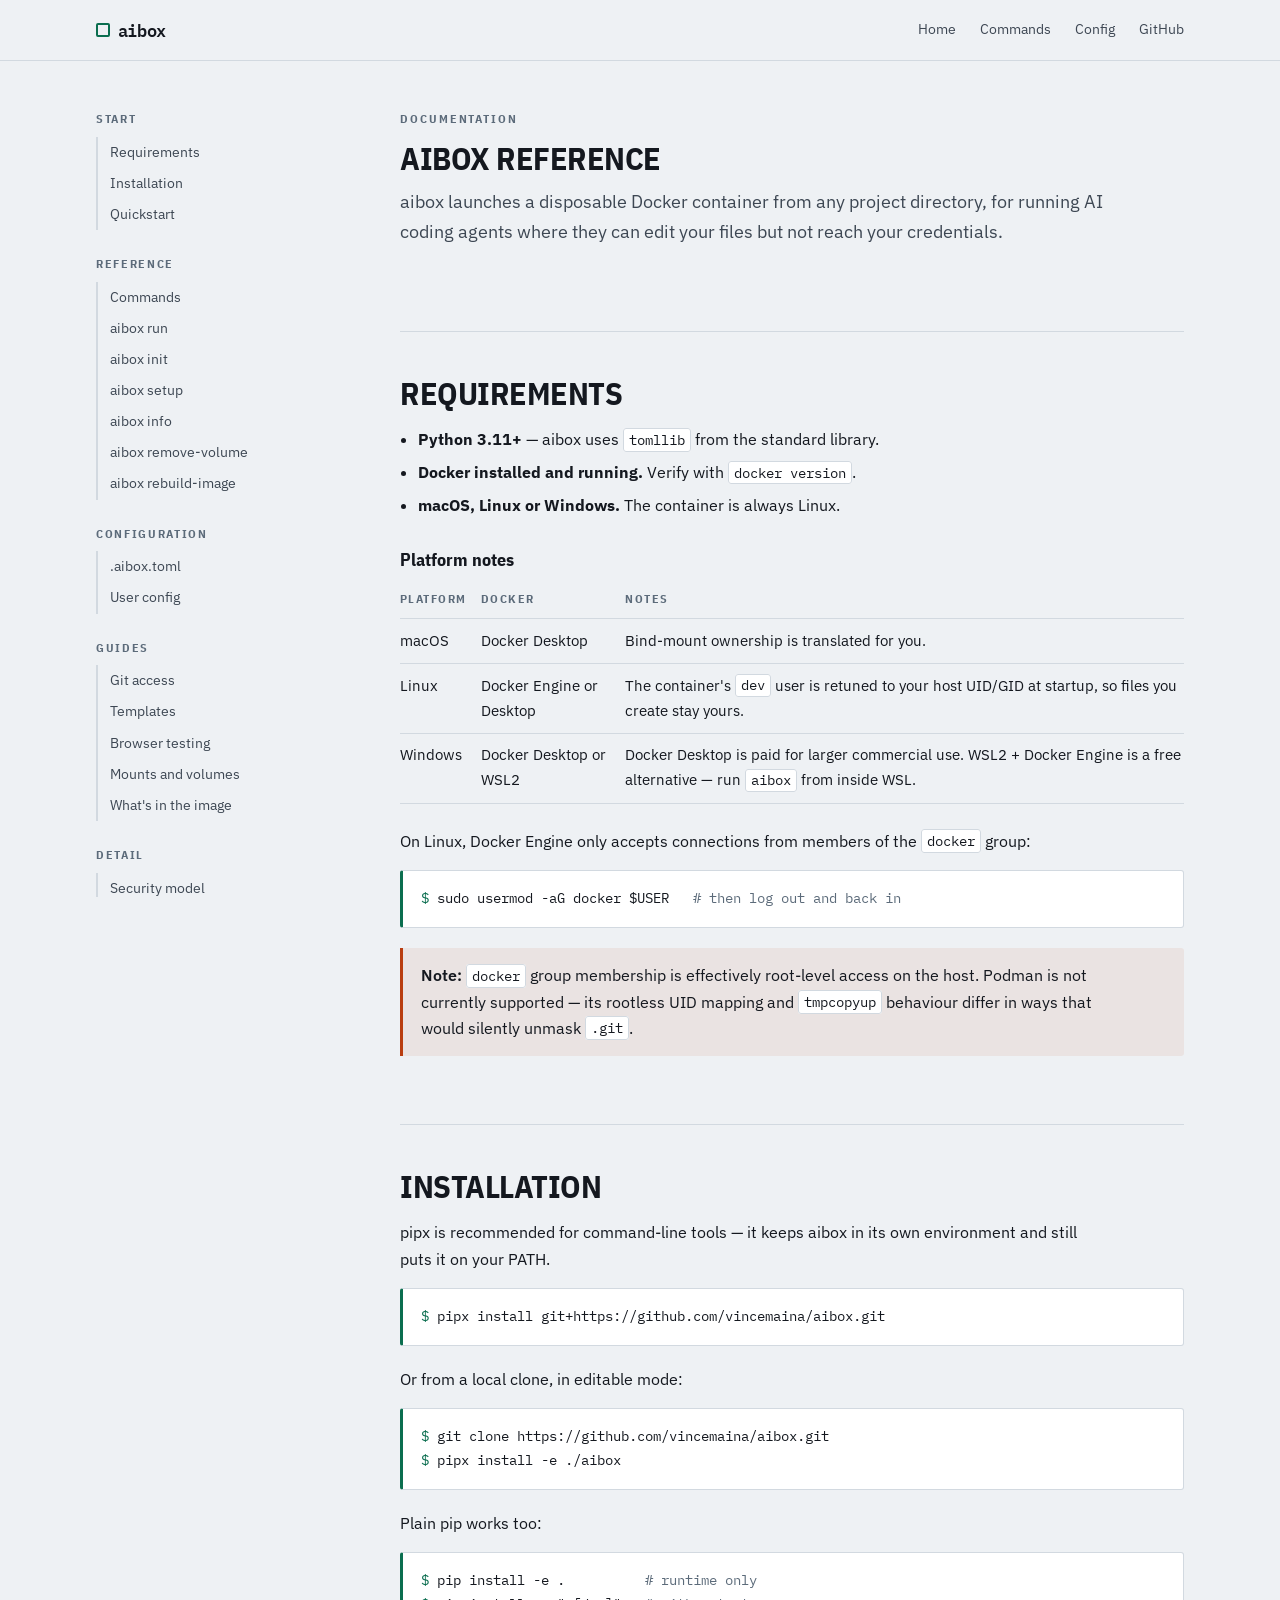
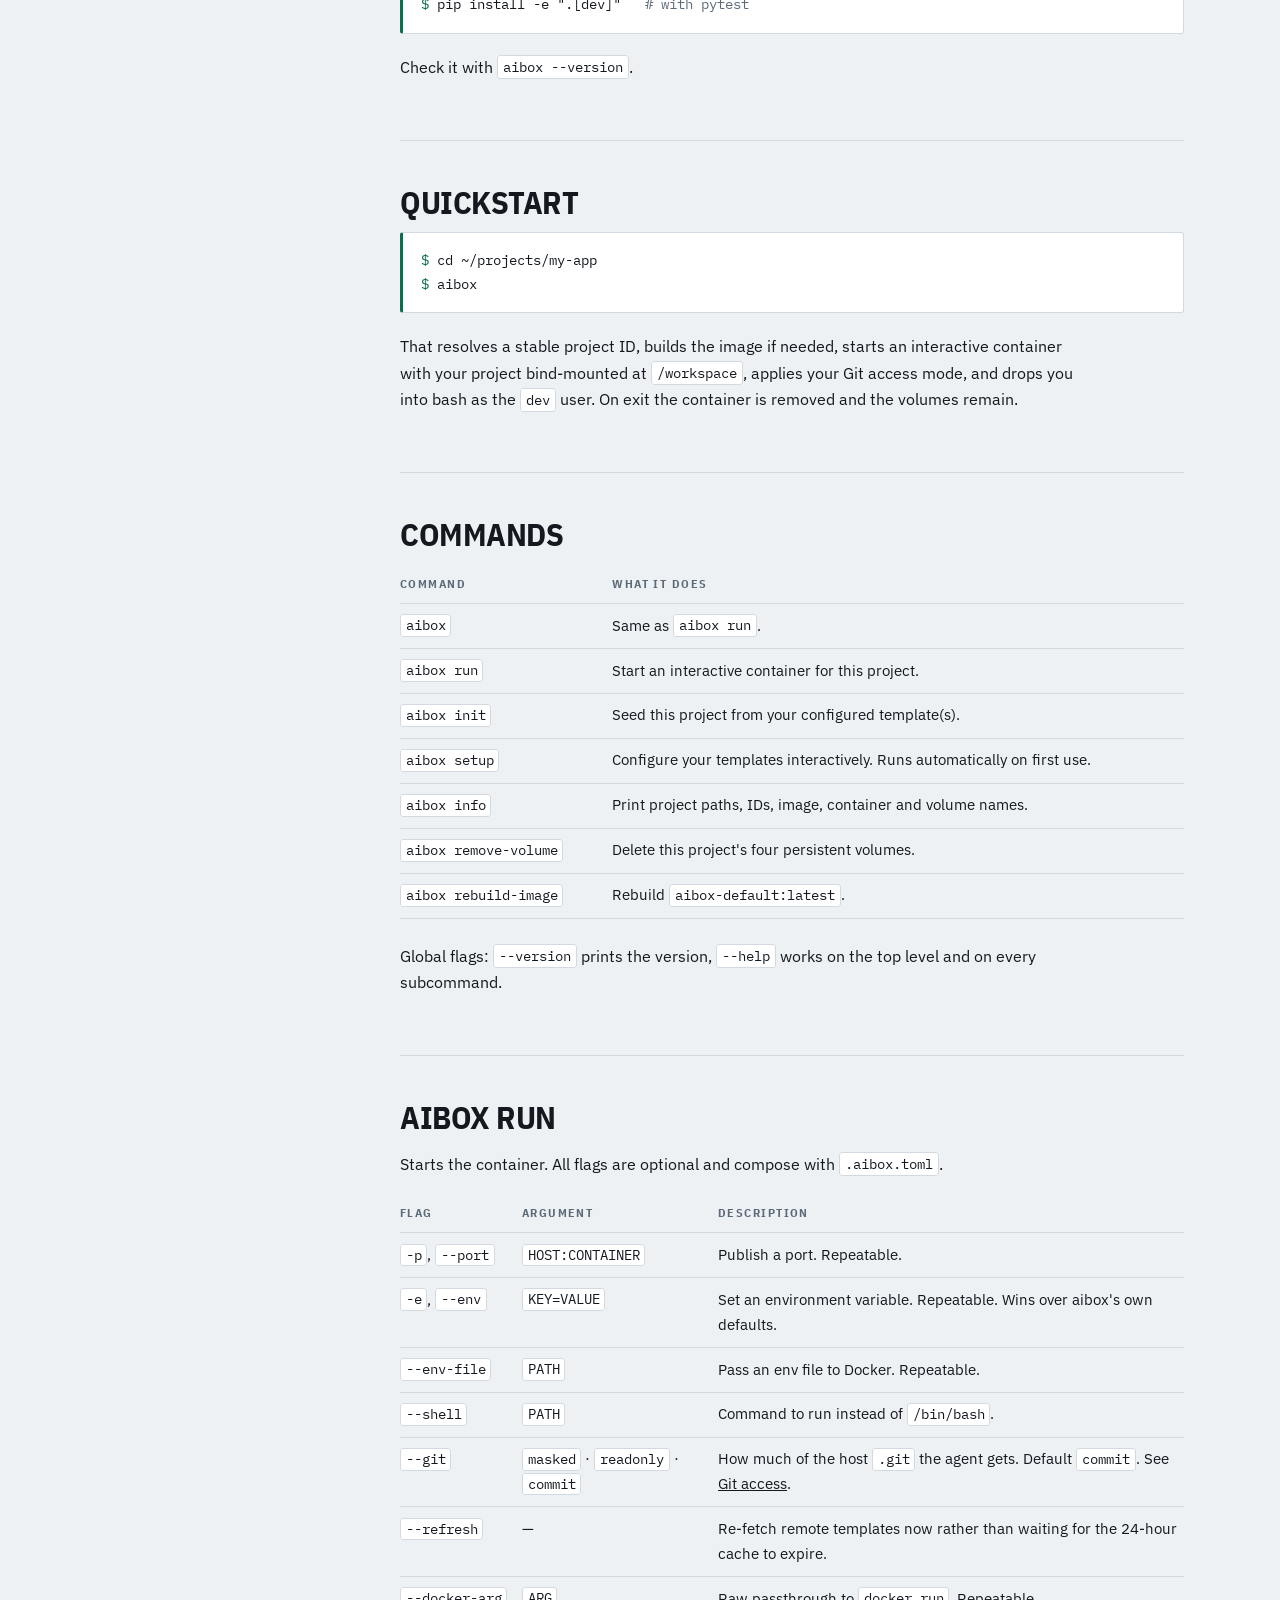
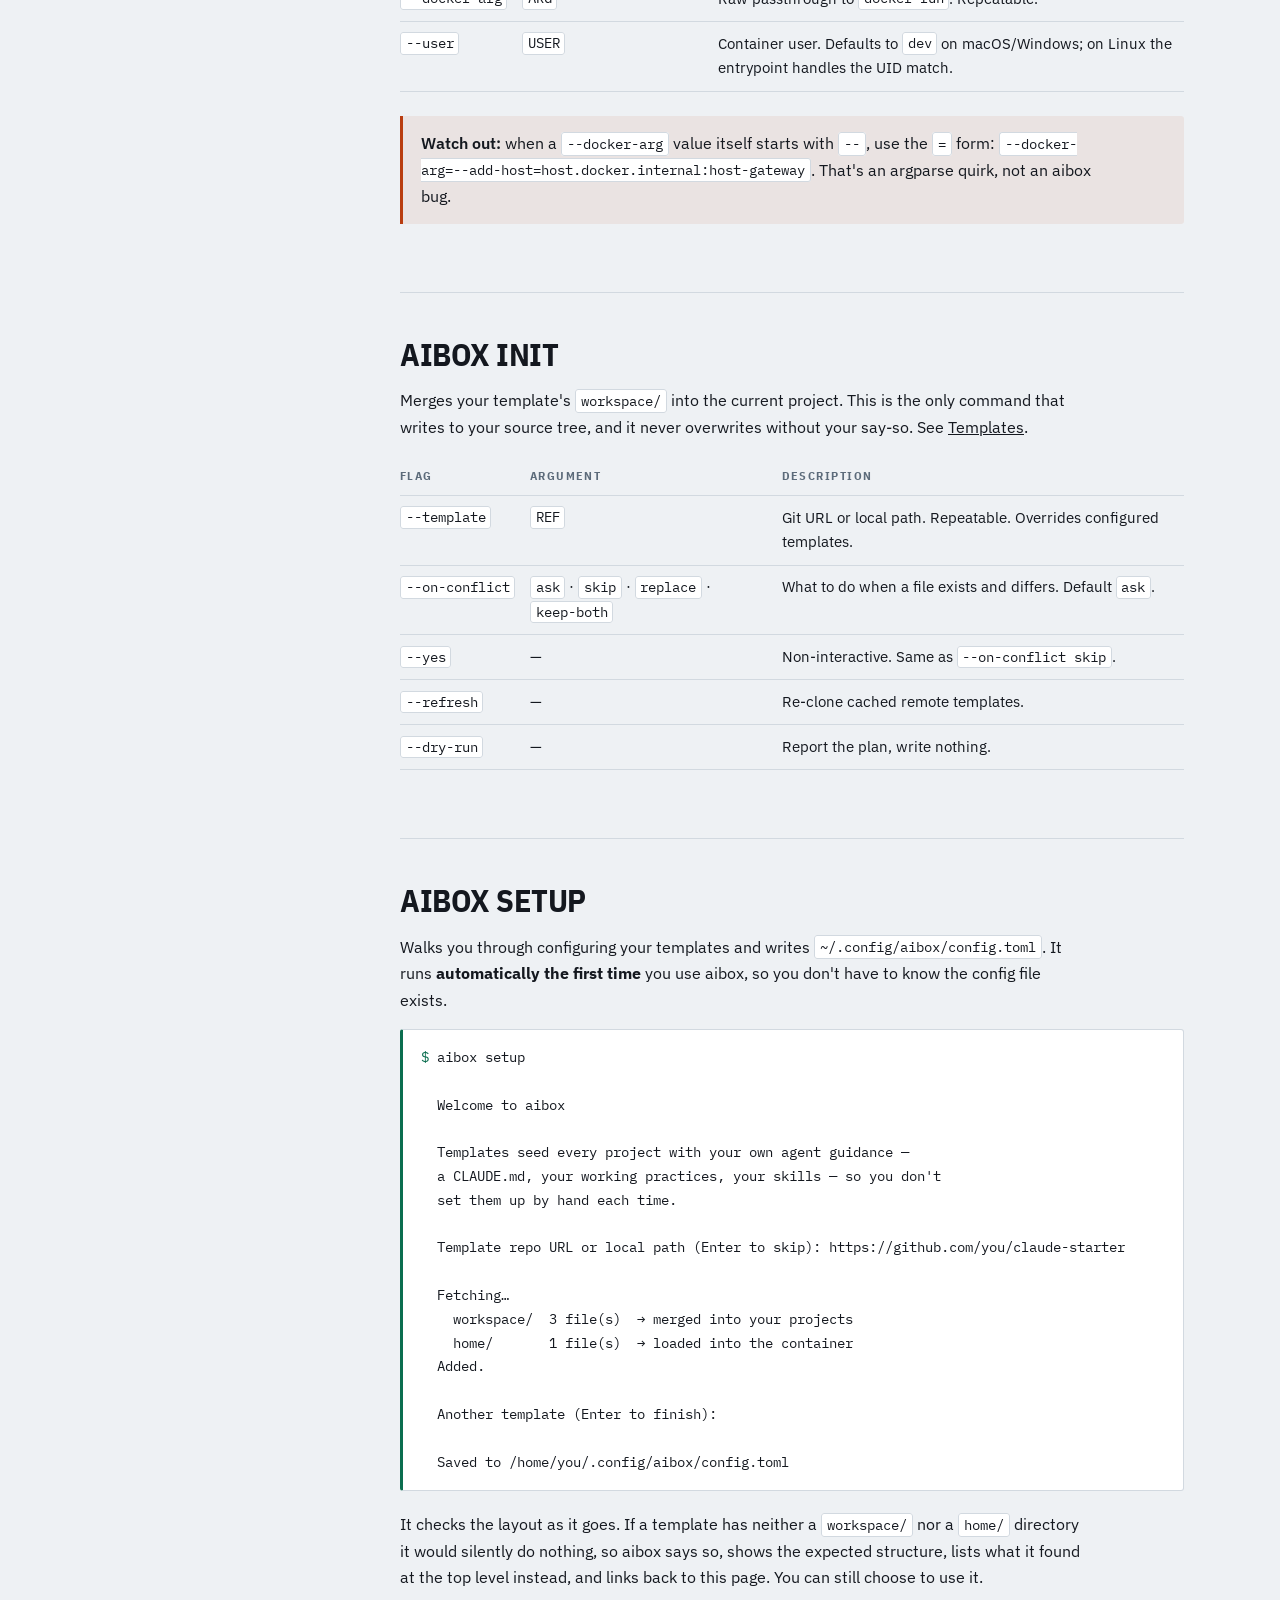
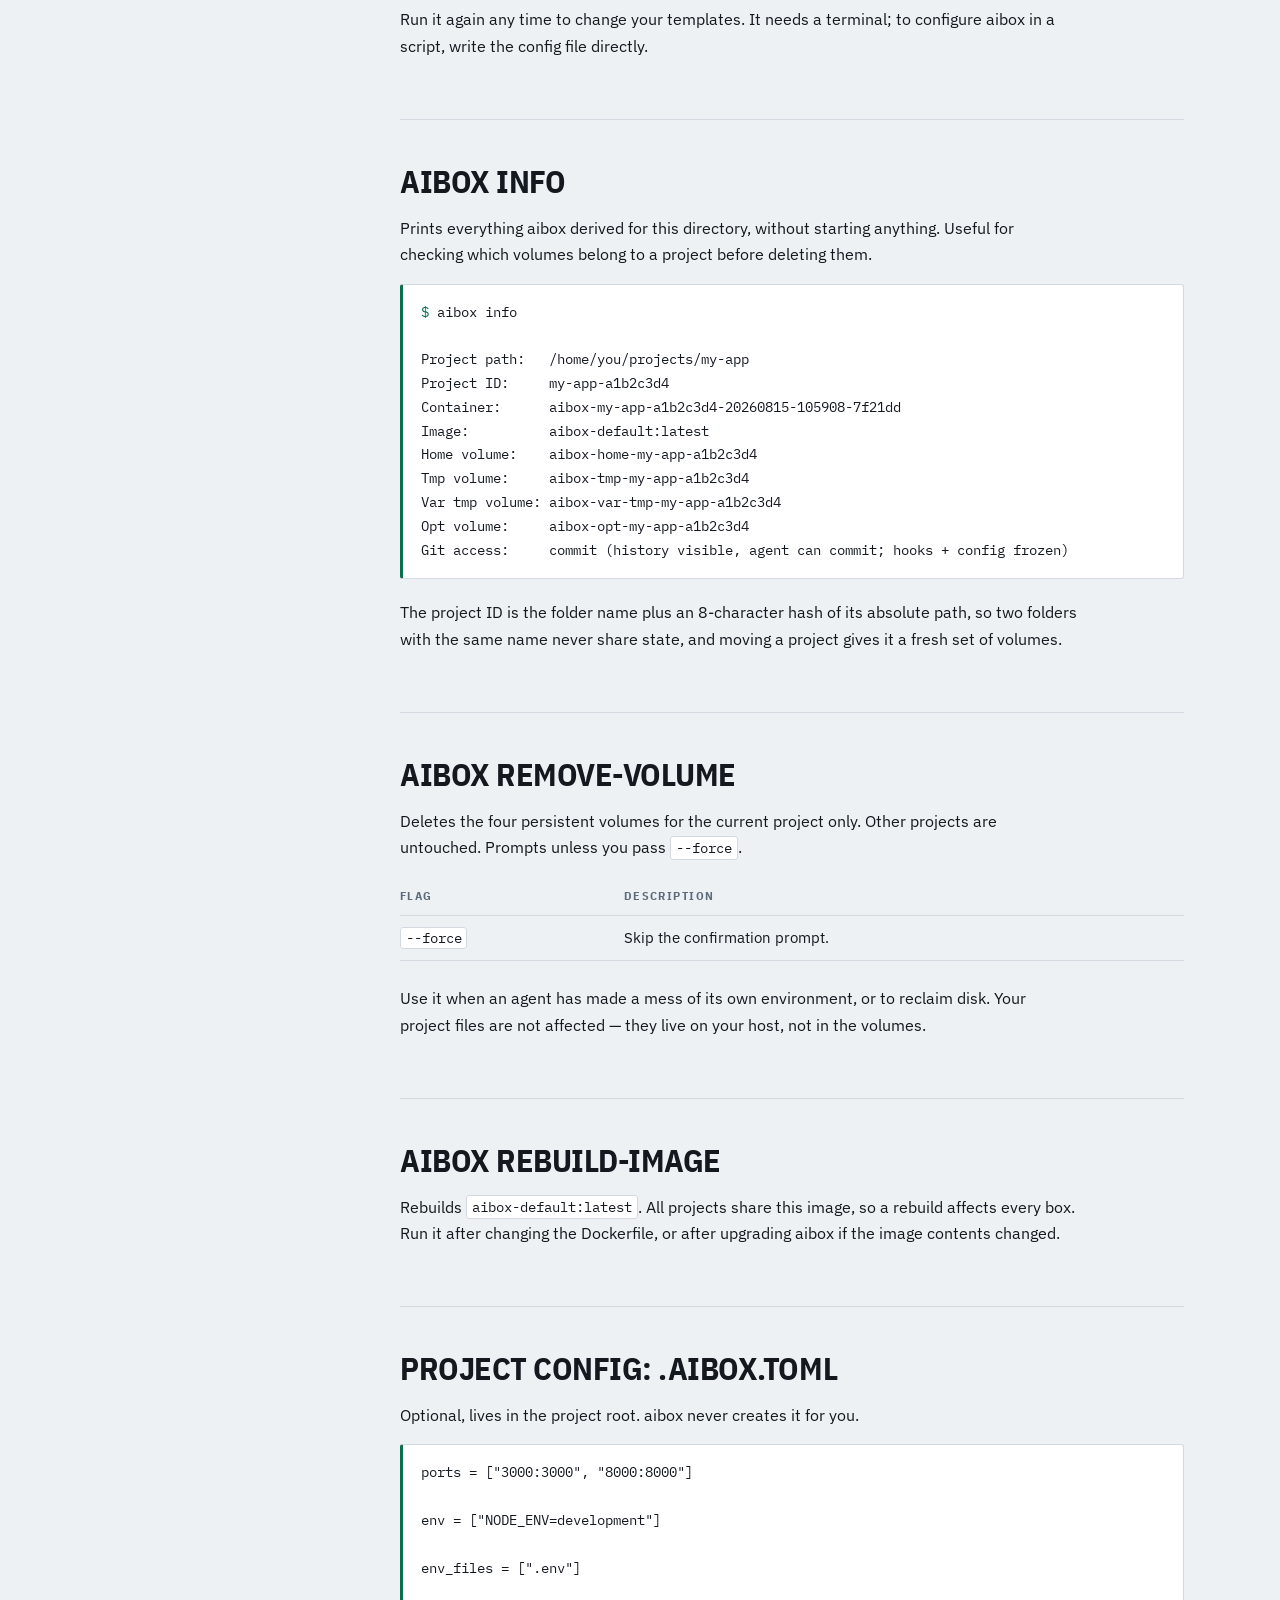
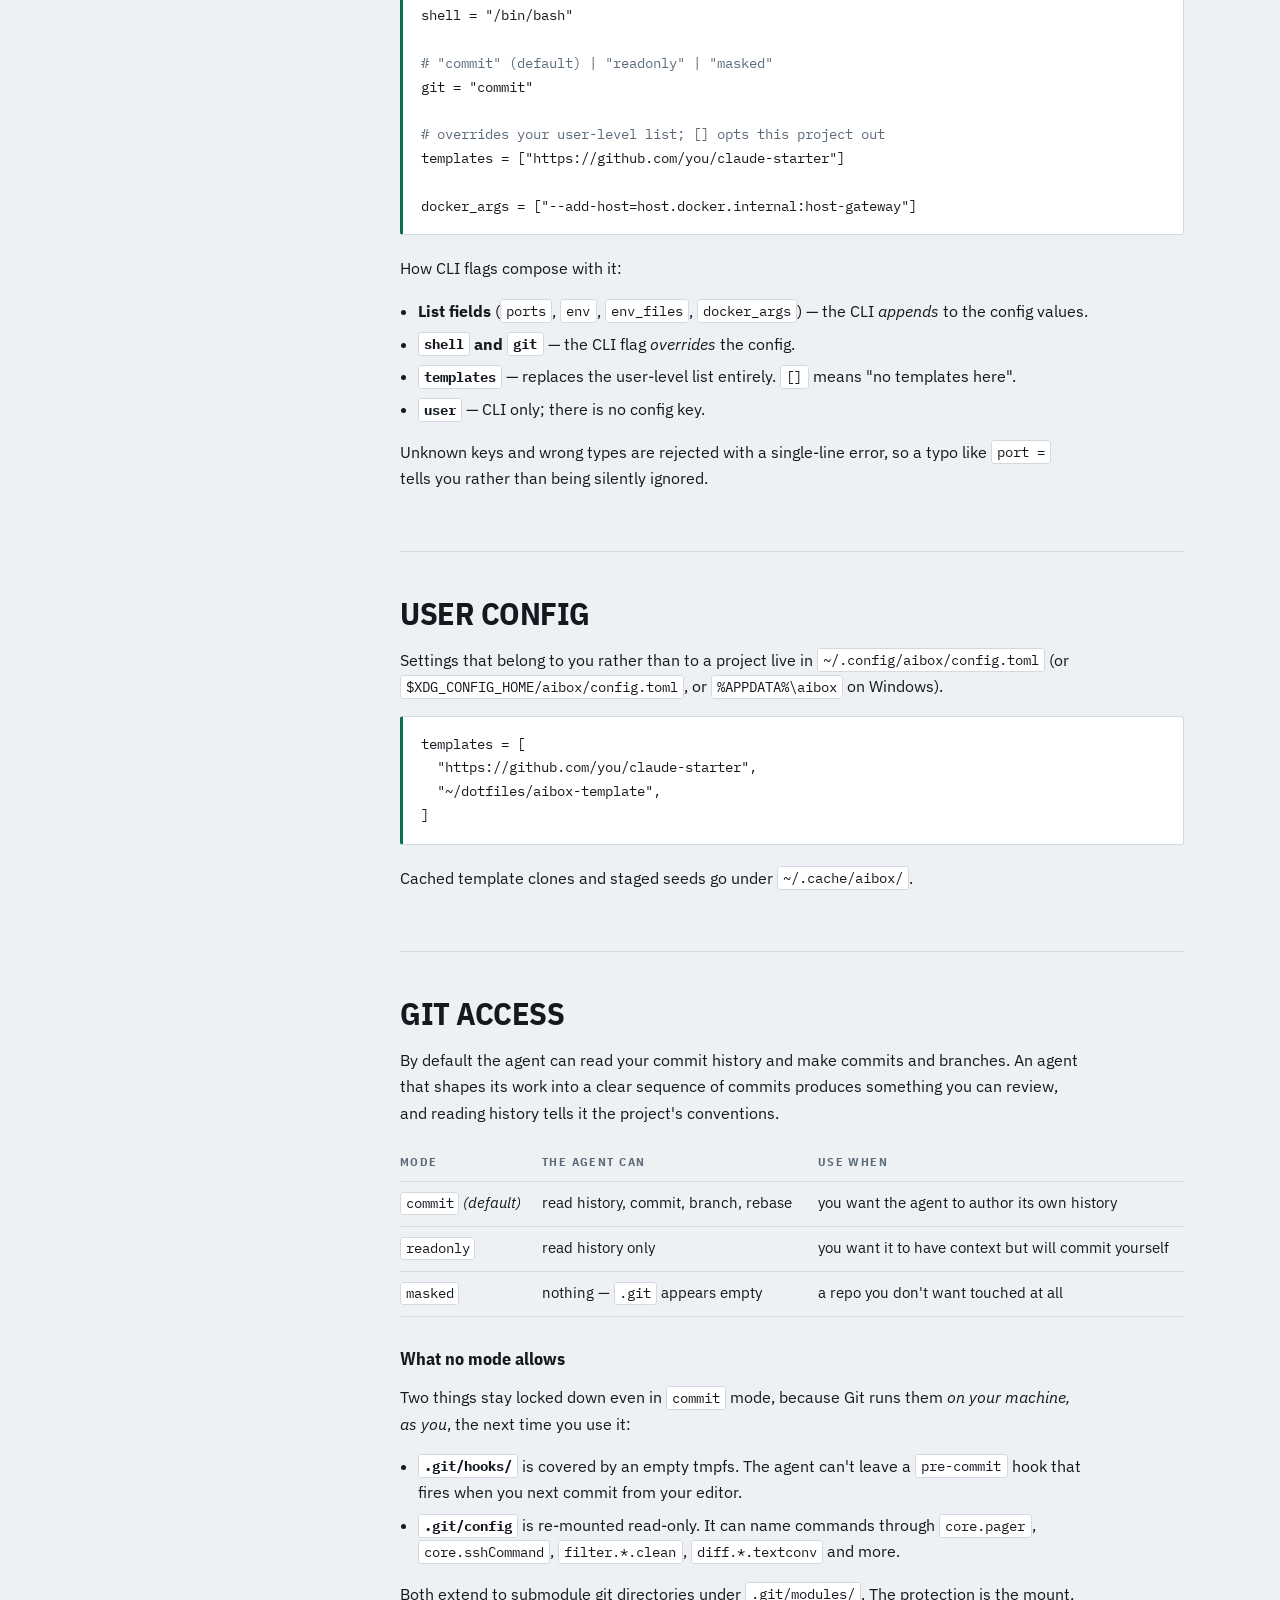
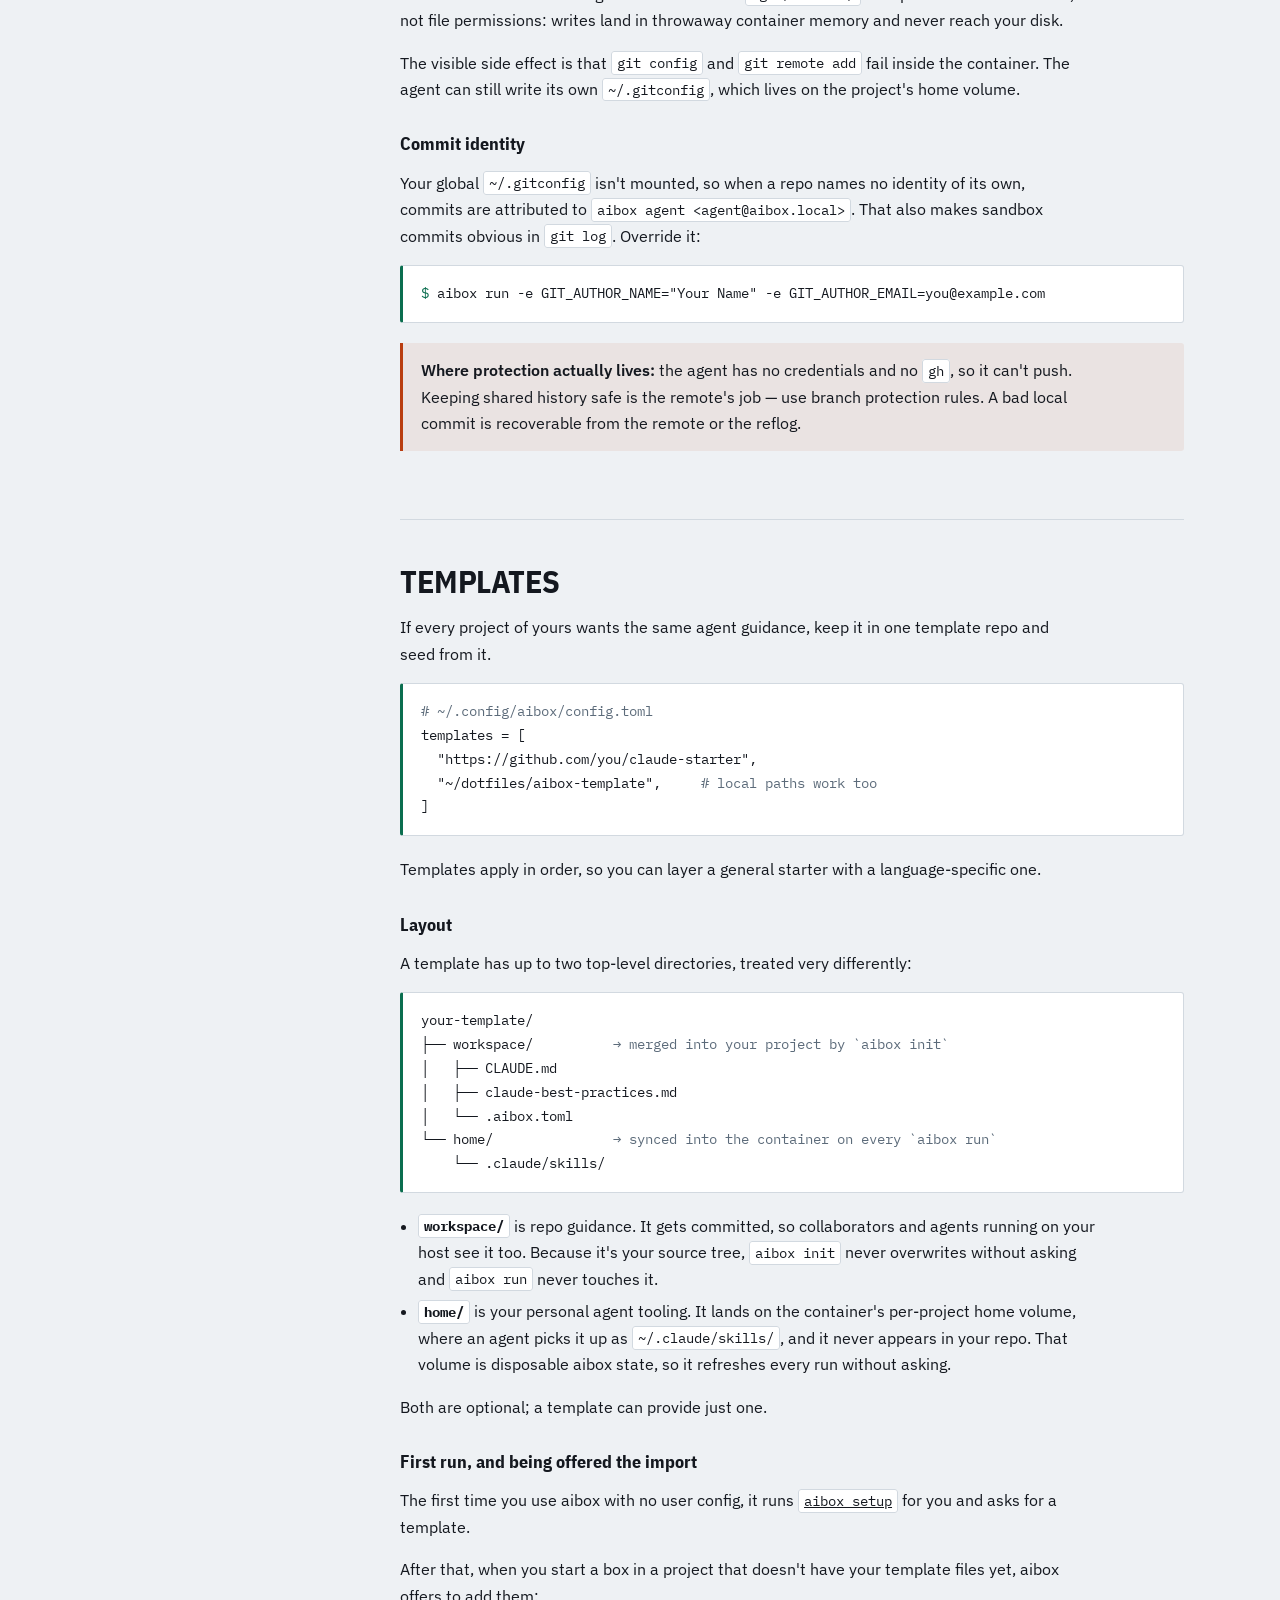
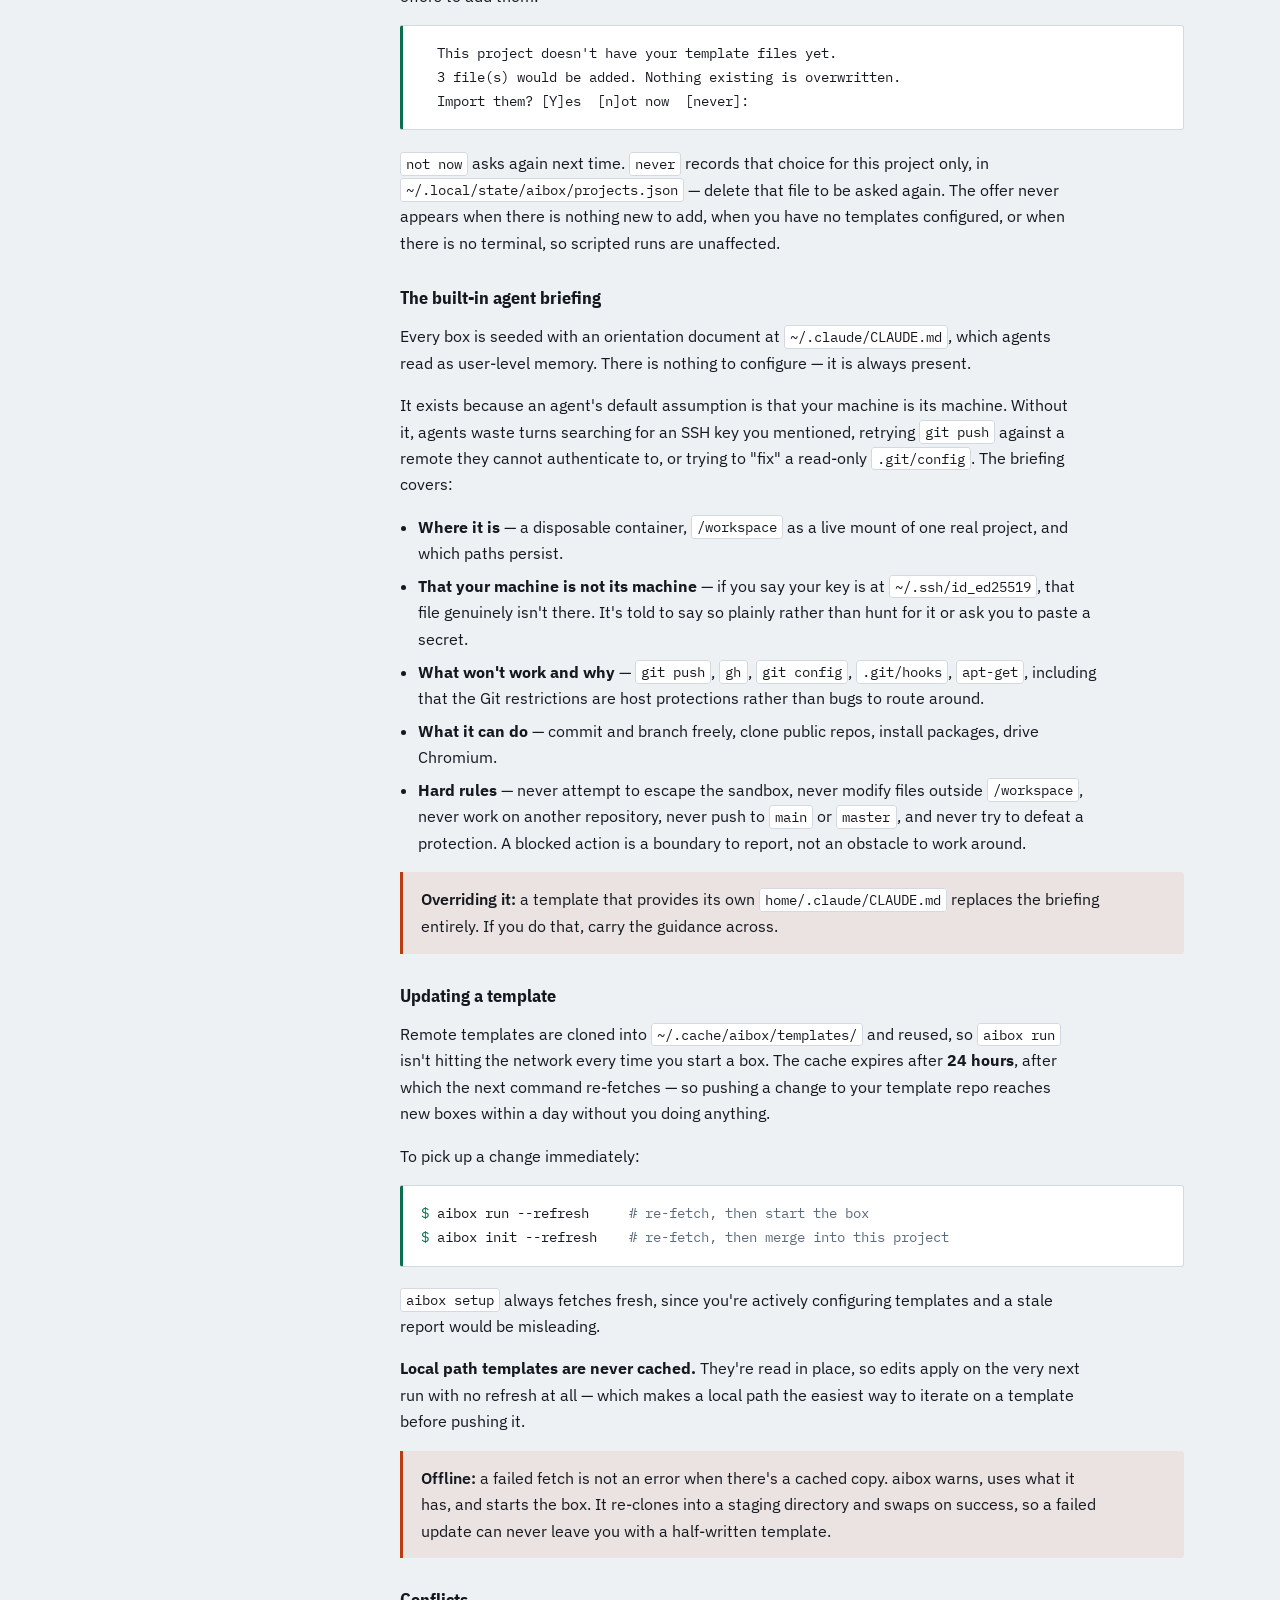
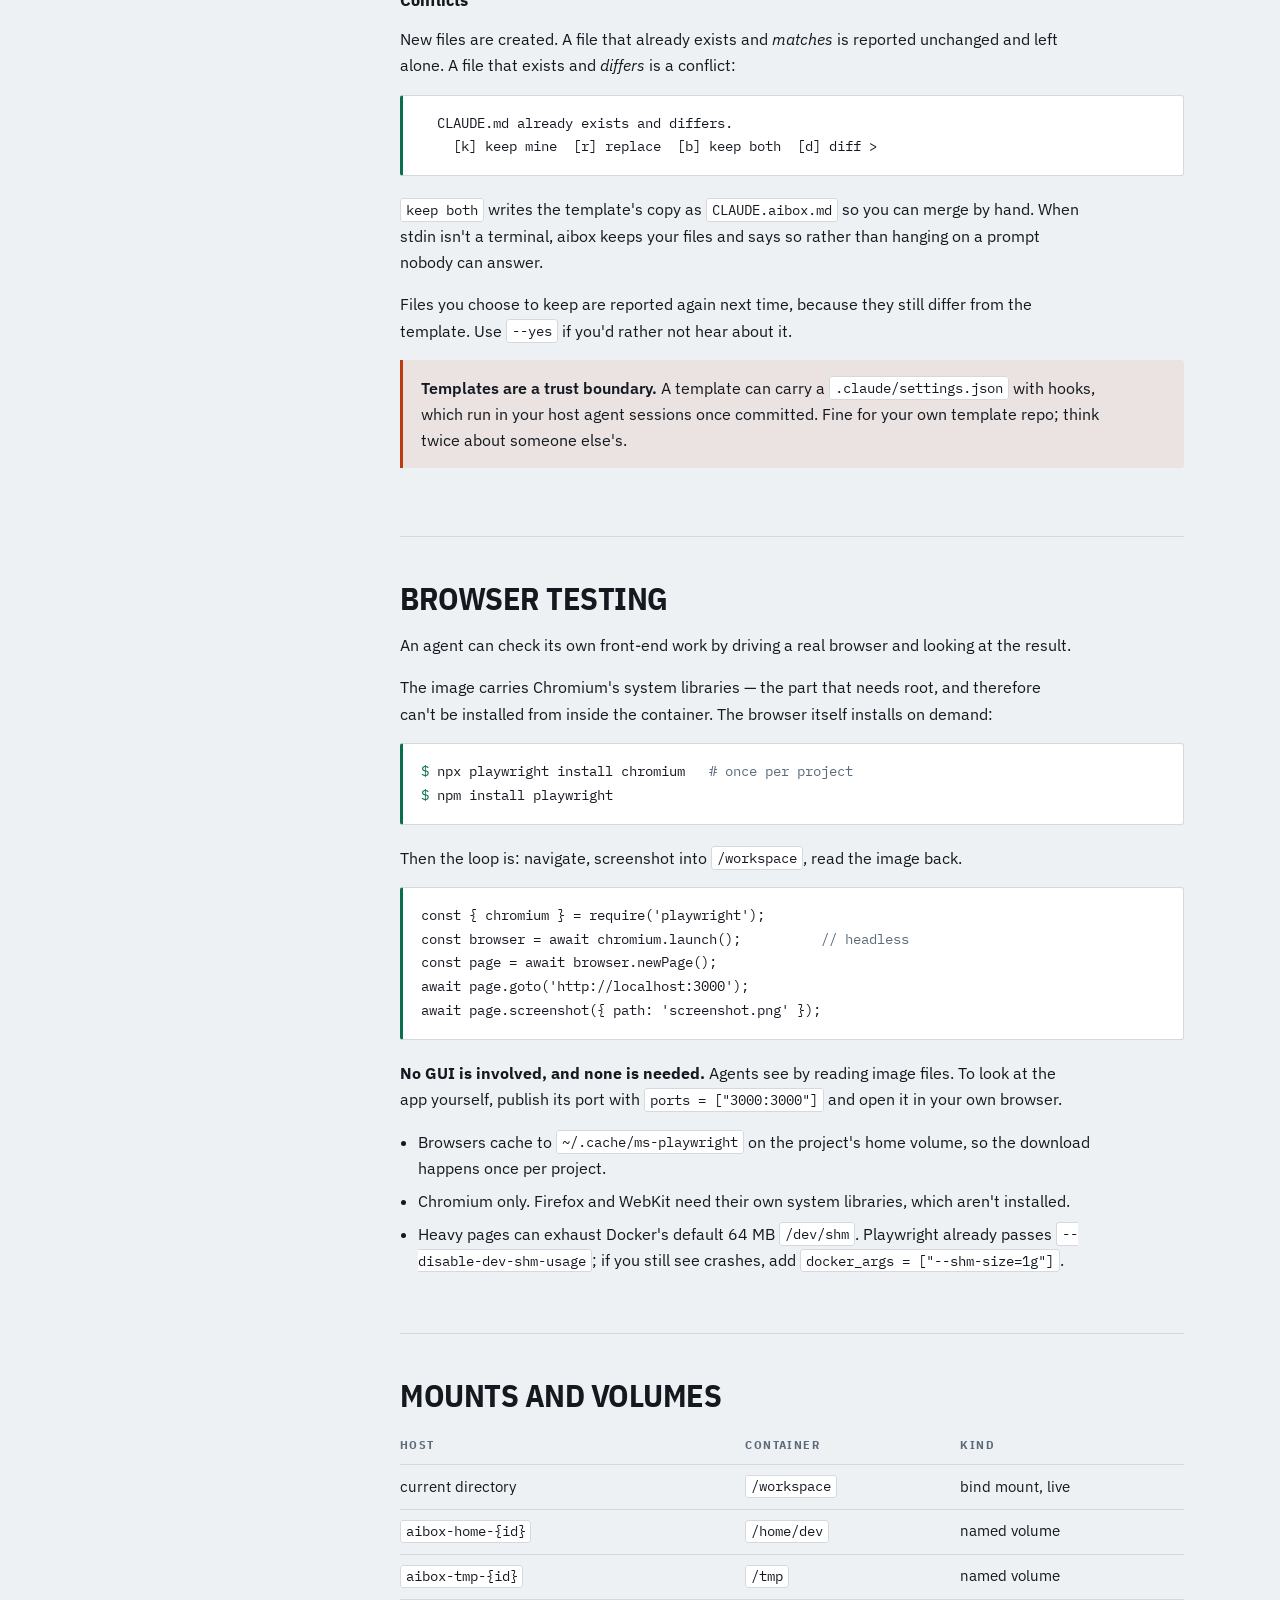
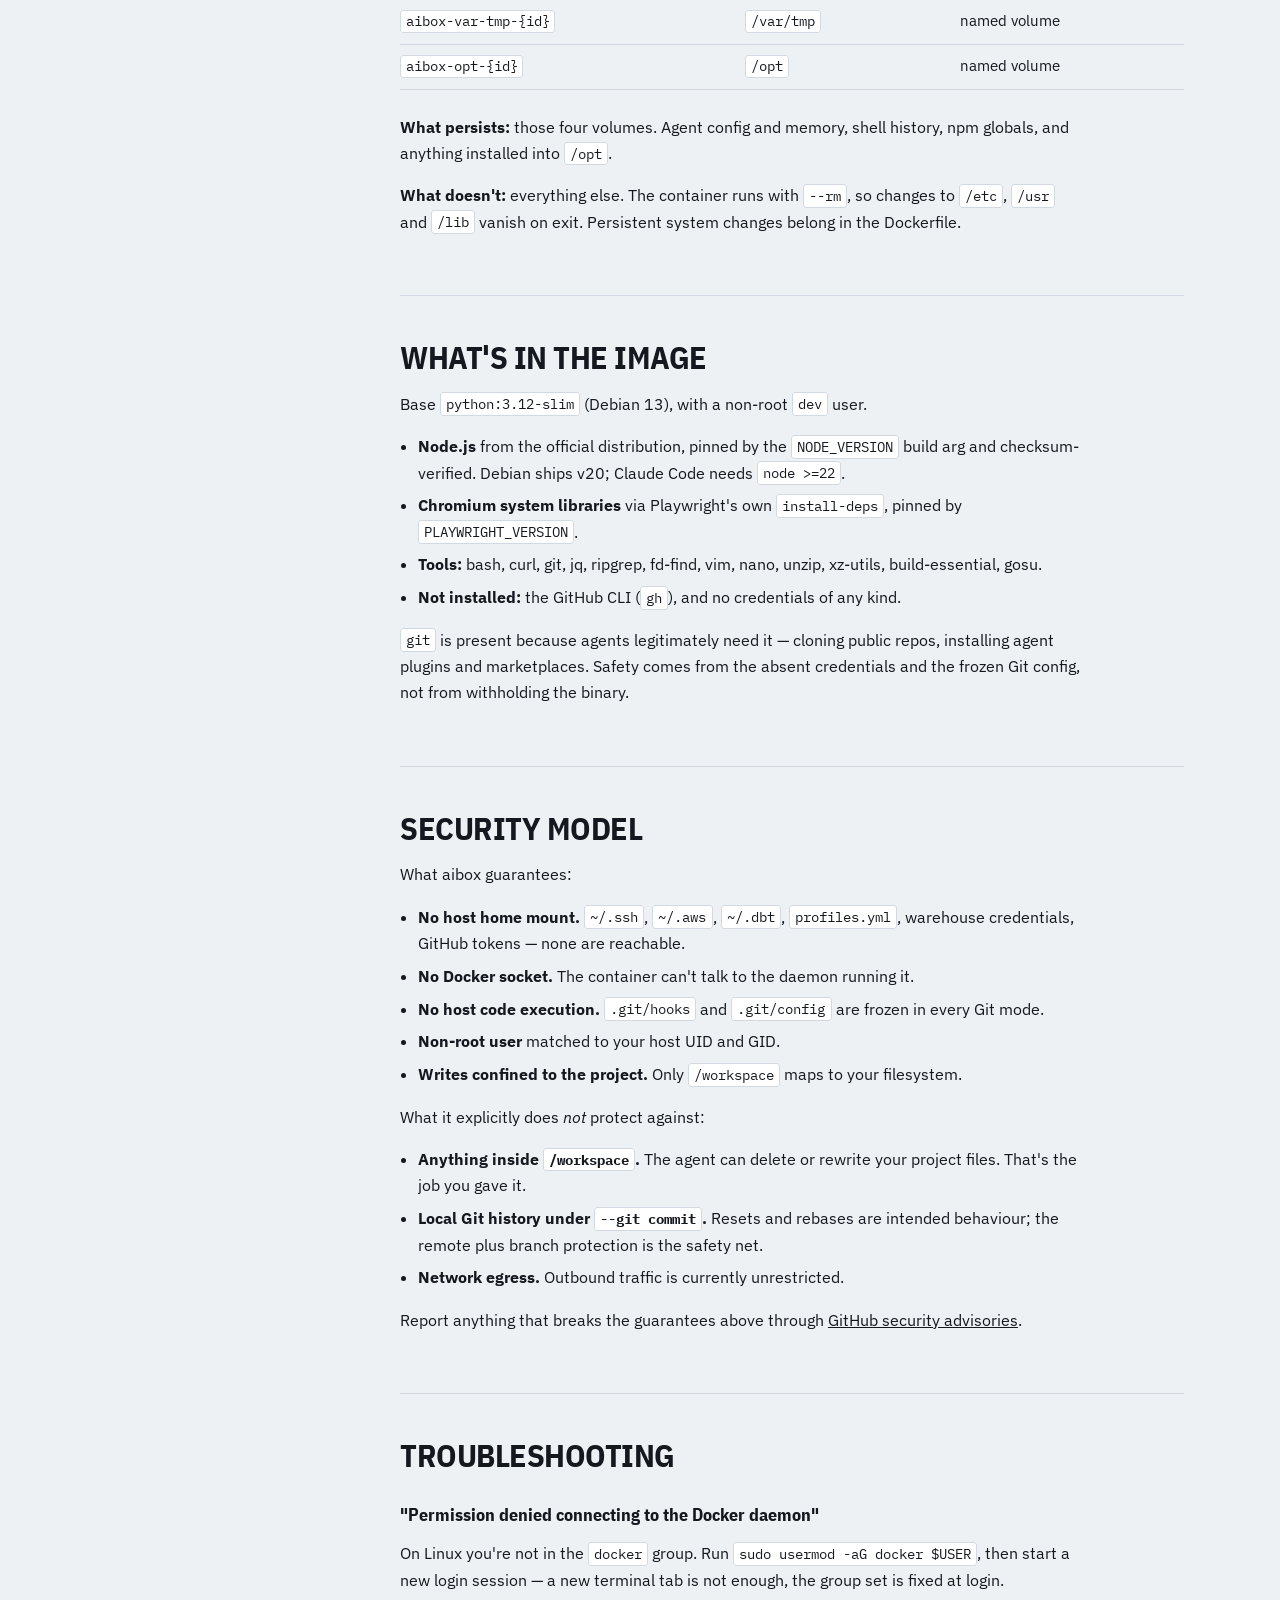
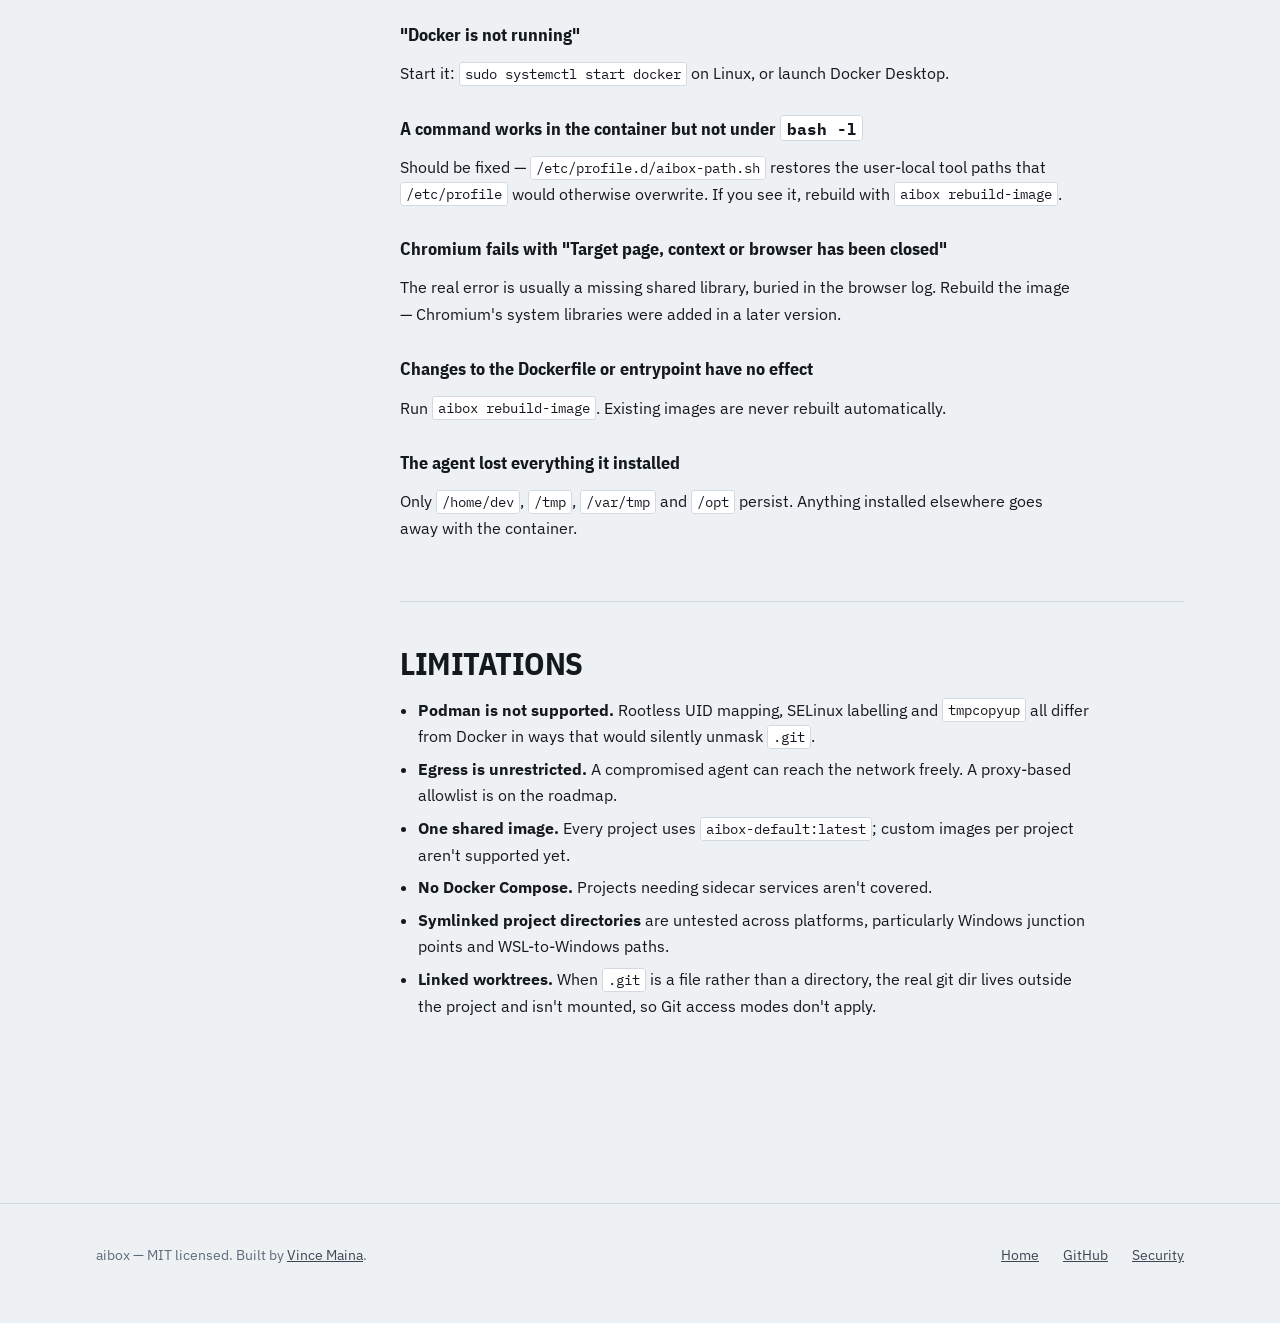
==== commit 68ef4c2a: "fix: stale templates" ====
--- a/docs/documentation.html
+++ b/docs/documentation.html
@@ -170,6 +170,7 @@
           <tr><td><code>--env-file</code></td><td><code>PATH</code></td><td>Pass an env file to Docker. Repeatable.</td></tr>
           <tr><td><code>--shell</code></td><td><code>PATH</code></td><td>Command to run instead of <code>/bin/bash</code>.</td></tr>
           <tr><td><code>--git</code></td><td><code>masked</code> · <code>readonly</code> · <code>commit</code></td><td>How much of the host <code>.git</code> the agent gets. Default <code>commit</code>. See <a href="#git">Git access</a>.</td></tr>
+          <tr><td><code>--refresh</code></td><td>—</td><td>Re-fetch remote templates now rather than waiting for the 24-hour cache to expire.</td></tr>
           <tr><td><code>--docker-arg</code></td><td><code>ARG</code></td><td>Raw passthrough to <code>docker run</code>. Repeatable.</td></tr>
           <tr><td><code>--user</code></td><td><code>USER</code></td><td>Container user. Defaults to <code>dev</code> on macOS/Windows; on Linux the entrypoint handles the UID match.</td></tr>
         </tbody>
@@ -365,6 +366,15 @@
         <li><strong>Hard rules</strong> — never attempt to escape the sandbox, never modify files outside <code>/workspace</code>, never work on another repository, never push to <code>main</code> or <code>master</code>, and never try to defeat a protection. A blocked action is a boundary to report, not an obstacle to work around.</li>
       </ul>
       <div class="note"><p><strong>Overriding it:</strong> a template that provides its own <code>home/.claude/CLAUDE.md</code> replaces the briefing entirely. If you do that, carry the guidance across.</p></div>
+
+      <h3>Updating a template</h3>
+      <p>Remote templates are cloned into <code>~/.cache/aibox/templates/</code> and reused, so <code>aibox run</code> isn't hitting the network every time you start a box. The cache expires after <strong>24 hours</strong>, after which the next command re-fetches — so pushing a change to your template repo reaches new boxes within a day without you doing anything.</p>
+      <p>To pick up a change immediately:</p>
+<pre><code><span class="p">$</span> aibox run --refresh     <span class="c"># re-fetch, then start the box</span>
+<span class="p">$</span> aibox init --refresh    <span class="c"># re-fetch, then merge into this project</span></code></pre>
+      <p><code>aibox setup</code> always fetches fresh, since you're actively configuring templates and a stale report would be misleading.</p>
+      <p><strong>Local path templates are never cached.</strong> They're read in place, so edits apply on the very next run with no refresh at all — which makes a local path the easiest way to iterate on a template before pushing it.</p>
+      <div class="note"><p><strong>Offline:</strong> a failed fetch is not an error when there's a cached copy. aibox warns, uses what it has, and starts the box. It re-clones into a staging directory and swaps on success, so a failed update can never leave you with a half-written template.</p></div>
 
       <h3>Conflicts</h3>
       <p>New files are created. A file that already exists and <em>matches</em> is reported unchanged and left alone. A file that exists and <em>differs</em> is a conflict:</p>
